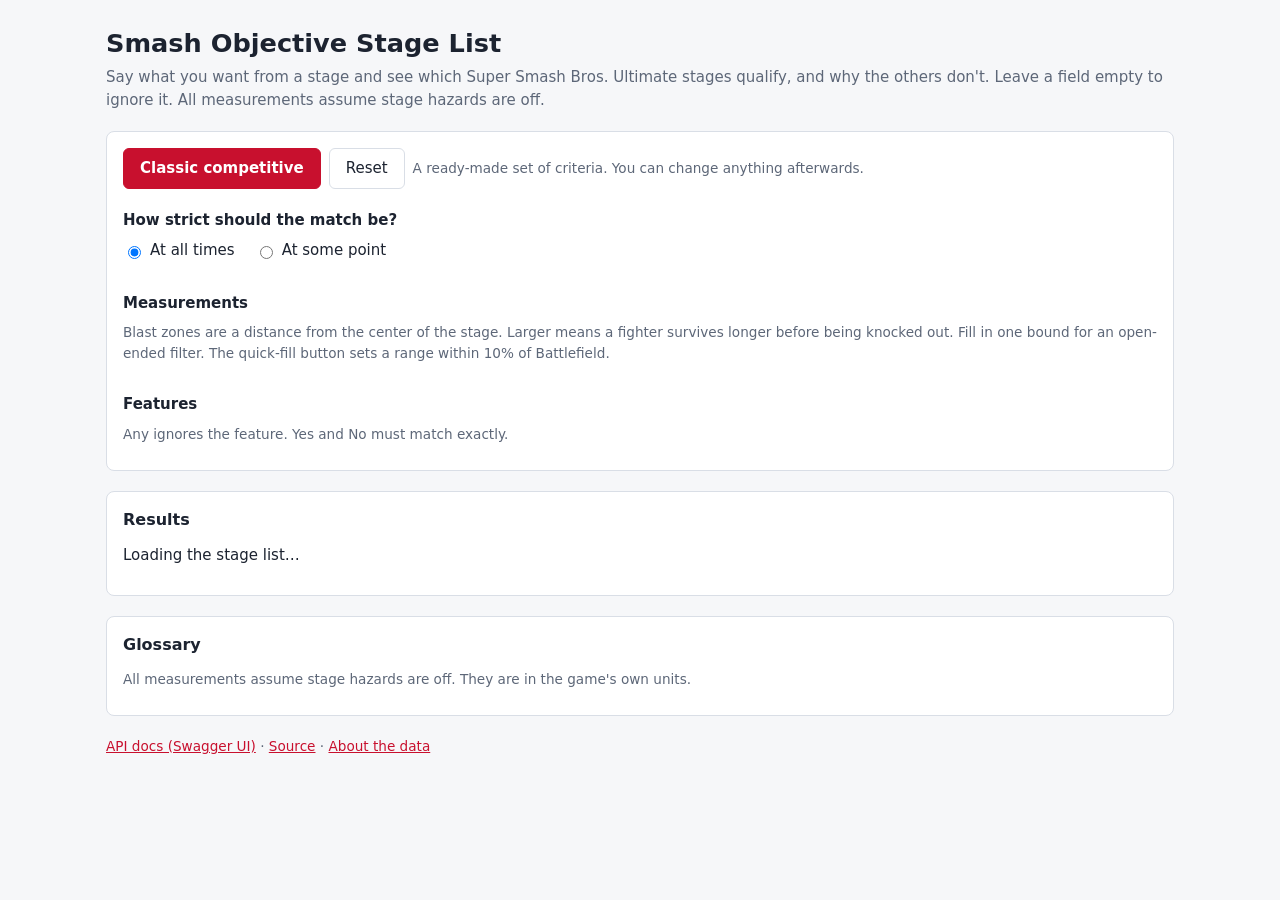
==== src/main/resources/static/index.html @ 5fff9d61 "feat: rebuild the search page around plain terms and explanations Blast zones as distance from the c" ====
<!doctype html>
<html lang="en">
<head>
  <meta charset="utf-8">
  <meta name="viewport" content="width=device-width, initial-scale=1">
  <title>Smash Objective Stage List</title>
  <link rel="stylesheet" href="css/app.css">
</head>
<body>
  <header>
    <h1>Smash Objective Stage List</h1>
    <p class="lead">Say what you want from a stage and see which Super Smash Bros. Ultimate stages qualify, and why the others don't.
      Leave a field empty to ignore it. All measurements assume stage hazards are off.</p>
  </header>

  <main>
    <form id="search-form" novalidate>
      <div class="actions">
        <button type="button" id="preset" class="primary">Classic competitive</button>
        <button type="reset">Reset</button>
        <span class="hint" id="preset-note">A ready-made set of criteria. You can change anything afterwards.</span>
      </div>

      <fieldset>
        <legend>How strict should the match be?</legend>
        <div class="choices">
          <label><input type="radio" name="rangeMatch" value="CONTAINED" checked> At all times</label>
          <label><input type="radio" name="rangeMatch" value="OVERLAPS"> At some point</label>
        </div>
        <p class="hint" id="mode-note"></p>
      </fieldset>

      <fieldset>
        <legend>Measurements</legend>
        <p class="hint">Blast zones are a distance from the center of the stage. Larger means a fighter survives longer before being knocked out.
          Fill in one bound for an open-ended filter. The quick-fill button sets a range within 10% of Battlefield.</p>
        <div class="ranges" id="ranges"></div>
      </fieldset>

      <fieldset>
        <legend>Features</legend>
        <p class="hint">Any ignores the feature. Yes and No must match exactly.</p>
        <div class="features" id="features"></div>
      </fieldset>
    </form>

    <section class="results" aria-live="polite">
      <h2 id="results-heading">Results</h2>
      <p id="status">Loading the stage list…</p>
      <ul id="errors" class="problems" hidden></ul>
      <div id="groups"></div>
    </section>

    <section class="results" id="glossary-section">
      <h2>Glossary</h2>
      <p class="hint">All measurements assume stage hazards are off. They are in the game's own units.</p>
      <dl id="glossary"></dl>
    </section>
  </main>

  <dialog id="detail" aria-labelledby="detail-title">
    <form method="dialog" class="detail-head">
      <h2 id="detail-title"></h2>
      <button>Close</button>
    </form>
    <div id="detail-body"></div>
  </dialog>

  <footer>
    <a href="swagger-ui.html" id="swagger-link">API docs (Swagger UI)</a> &middot;
    <a href="https://github.com/Winktoblink/smash5-objective-stage-list">Source</a> &middot;
    <a href="https://github.com/Winktoblink/smash5-objective-stage-list/blob/main/docs/DATA.md">About the data</a>
  </footer>

  <script type="module" src="js/app.js"></script>
</body>
</html>
---- src/main/resources/static/css/app.css ----
:root {
  --bg: #f6f7f9; --panel: #fff; --text: #1c2330; --muted: #5d6778; --border: #d9dee6;
  --accent: #c8102e; --accent-text: #fff; --ok: #1a7f4b; --bad: #b42318; --chip: #eef1f5;
  --zone-far: #9aa3b2; --zone-near: #5d6778; --stage: #1c2330; --ledge: #c8102e; --ref: #1a7f4b;
}
@media (prefers-color-scheme: dark) {
  :root {
    --bg: #12151b; --panel: #1b2029; --text: #e8ebf0; --muted: #98a2b3; --border: #2e3644;
    --accent: #ff4d63; --accent-text: #12151b; --ok: #4cc38a; --bad: #ff8a80; --chip: #262d3a;
    --zone-far: #667085; --zone-near: #98a2b3; --stage: #e8ebf0; --ledge: #ff4d63; --ref: #4cc38a;
  }
}
* { box-sizing: border-box; }
body { margin: 0; background: var(--bg); color: var(--text); font: 15px/1.5 system-ui, sans-serif; }
header, main, footer { max-width: 1100px; margin: 0 auto; padding: 0 16px; }
header { padding-top: 24px; }
footer { padding-bottom: 32px; color: var(--muted); font-size: 0.85rem; }
h1 { margin: 0 0 4px; font-size: 1.6rem; }
h2 { font-size: 1rem; margin: 0 0 12px; }
h3 { font-size: 0.95rem; margin: 20px 0 8px; }
p.lead { margin: 0 0 20px; color: var(--muted); }
a { color: var(--accent); }
form, .results { background: var(--panel); border: 1px solid var(--border); border-radius: 8px; padding: 16px; margin-bottom: 20px; }
fieldset { border: 0; padding: 0; margin: 20px 0 0; }
legend { font-weight: 600; margin-bottom: 8px; padding: 0; }
.hint { color: var(--muted); font-size: 0.85rem; margin: 0 0 10px; }
.choices { display: flex; flex-wrap: wrap; gap: 8px 20px; }
.choices label { display: flex; align-items: center; gap: 6px; }
.choices input { width: auto; }
.ranges { display: grid; grid-template-columns: repeat(auto-fill, minmax(260px, 1fr)); gap: 16px; }
.range .name { display: block; font-size: 0.85rem; font-weight: 600; margin-bottom: 2px; }
.range .ref { display: block; font-size: 0.78rem; color: var(--muted); margin-top: 2px; }
.range.invalid input { border-color: var(--bad); }
.pair { display: flex; gap: 6px; }
.range .fill { margin-top: 4px; padding: 2px 8px; font-size: 0.78rem; }
.range.wide { grid-column: 1 / -1; }
.toggle { display: flex; align-items: center; gap: 6px; font-size: 0.85rem; margin-top: 4px; }
.toggle input { width: auto; }
.features { display: grid; grid-template-columns: repeat(auto-fill, minmax(180px, 1fr)); gap: 12px; }
.features label { display: block; font-size: 0.85rem; color: var(--muted); margin-bottom: 2px; }
input, select, button { font: inherit; color: inherit; }
input[type=number], select { width: 100%; padding: 6px 8px; border: 1px solid var(--border); border-radius: 6px; background: var(--bg); }
input:focus-visible, select:focus-visible, button:focus-visible, summary:focus-visible { outline: 2px solid var(--accent); outline-offset: 1px; }
.actions { display: flex; flex-wrap: wrap; align-items: center; gap: 8px; }
.actions .hint { margin: 0; }
button { padding: 8px 16px; border-radius: 6px; border: 1px solid var(--border); background: var(--panel); cursor: pointer; }
button.primary { background: var(--accent); color: var(--accent-text); border-color: var(--accent); font-weight: 600; }
#status { margin: 0 0 12px; }
#status.error, .problems { color: var(--bad); }
.problems { margin: 0 0 12px; padding-left: 20px; }
.stage-list { list-style: none; margin: 0; padding: 0; display: grid; grid-template-columns: repeat(auto-fill, minmax(300px, 1fr)); gap: 12px; }
.stage { display: grid; grid-template-columns: 96px 1fr; gap: 12px; border: 1px solid var(--border); border-radius: 8px; padding: 10px; min-width: 0; }
.stage .name { all: unset; display: block; font-weight: 600; cursor: pointer; color: var(--accent); }
.stage .name:hover { text-decoration: underline; }
.stage .name:focus-visible { outline: 2px solid var(--accent); outline-offset: 1px; }
.stage .numbers { font-size: 0.78rem; color: var(--muted); margin: 2px 0 0; overflow-wrap: anywhere; }
.stage .why { margin: 6px 0 0; padding-left: 16px; font-size: 0.85rem; color: var(--bad); }
.stage .why.ok { color: var(--ok); list-style: none; padding-left: 0; }
.diagram { width: 96px; height: 72px; display: block; background: var(--bg); border-radius: 4px; }
.diagram .dg-far { fill: none; stroke: var(--zone-far); stroke-width: 1; stroke-dasharray: 4 3; }
.diagram .dg-near { fill: color-mix(in srgb, var(--zone-near) 10%, transparent); stroke: var(--zone-near); stroke-width: 1; }
.diagram .dg-stage { stroke: var(--stage); stroke-width: 3; }
.diagram .dg-ledge { fill: var(--ledge); }
.diagram .dg-ref { fill: none; stroke: var(--ref); stroke-width: 1.5; stroke-dasharray: 2 2; }
.diagram .dg-label { fill: var(--text); font-family: system-ui, sans-serif; }
details.group { margin-top: 12px; }
details.group > summary { cursor: pointer; font-weight: 600; margin-bottom: 10px; }
dl { margin: 0; }
dt { font-weight: 600; margin-top: 10px; }
dd { margin: 0; color: var(--muted); }
dialog { max-width: min(640px, calc(100vw - 32px)); width: 100%; border: 1px solid var(--border); border-radius: 8px; background: var(--panel); color: var(--text); padding: 16px; }
dialog::backdrop { background: rgb(0 0 0 / 0.5); }
.detail-head { display: flex; justify-content: space-between; align-items: center; gap: 12px; border: 0; padding: 0; margin: 0 0 12px; background: none; }
.detail-head h2 { margin: 0; }
#detail .diagram { width: 100%; height: auto; max-height: 320px; }
#detail table { width: 100%; border-collapse: collapse; margin: 12px 0; font-size: 0.9rem; }
#detail th, #detail td { text-align: left; padding: 4px 8px; border-bottom: 1px solid var(--border); }
#detail th { color: var(--muted); font-weight: 600; }
.legend { font-size: 0.78rem; color: var(--muted); }
@media (max-width: 480px) {
  .stage { grid-template-columns: 72px 1fr; }
  .diagram { width: 72px; height: 54px; }
  .features { grid-template-columns: repeat(2, minmax(0, 1fr)); }
}
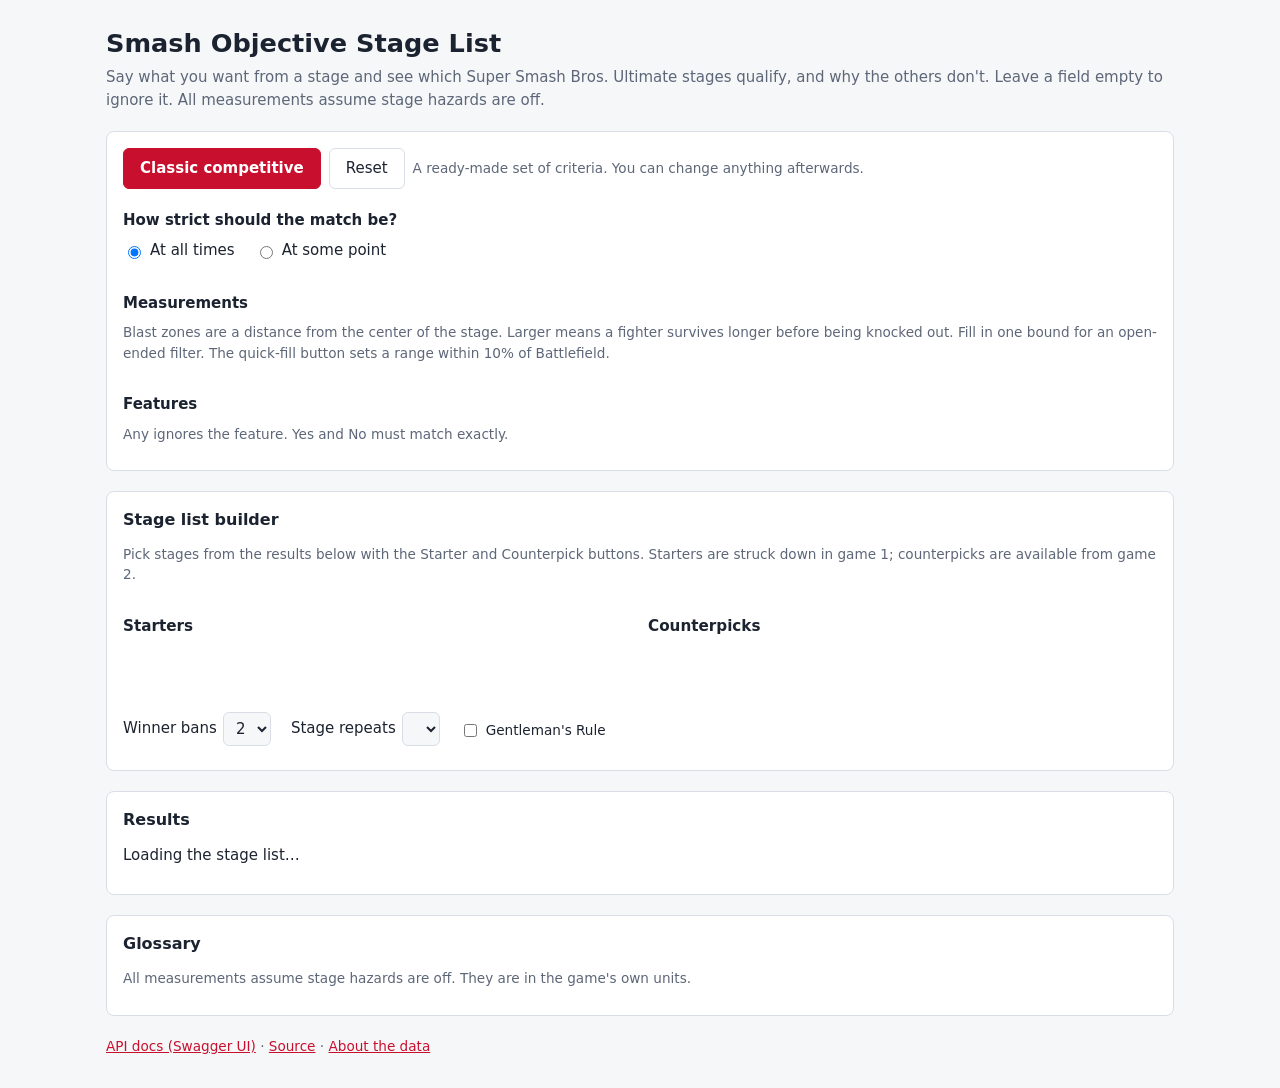
==== commit 1dff7cf7: "feat: add the stage-list builder, preset loader and diff view to the page Co-Authored-By: Claude Son" ====
--- a/src/main/resources/static/index.html
+++ b/src/main/resources/static/index.html
@@ -44,6 +44,45 @@
       </fieldset>
     </form>
 
+    <section class="results" id="builder" aria-labelledby="builder-heading">
+      <h2 id="builder-heading">Stage list builder</h2>
+      <p class="hint">Pick stages from the results below with the Starter and Counterpick buttons.
+        Starters are struck down in game 1; counterpicks are available from game 2.</p>
+      <div class="builder-lists">
+        <div>
+          <h3 id="starters-heading">Starters</h3>
+          <ul class="tiles" id="starters"></ul>
+          <p class="hint" id="striking-order"></p>
+        </div>
+        <div>
+          <h3 id="counterpicks-heading">Counterpicks</h3>
+          <ul class="tiles" id="counterpicks"></ul>
+        </div>
+      </div>
+      <div class="settings">
+        <label>Winner bans
+          <select id="set-bans">
+            <option>0</option><option>1</option><option selected>2</option><option>3</option><option>4</option>
+          </select>
+        </label>
+        <label>Stage repeats
+          <select id="set-dsr"></select>
+        </label>
+        <label class="toggle"><input type="checkbox" id="set-gentleman"> Gentleman's Rule</label>
+      </div>
+      <ul id="builder-messages" class="messages"></ul>
+      <div id="preset-tools" hidden>
+        <div class="actions">
+          <label>Load a stage list <select id="list-preset"></select></label>
+          <button type="button" id="load-list">Load</button>
+          <button type="button" id="clear-list">Clear</button>
+        </div>
+        <p class="hint" id="preset-info"></p>
+        <label>Compare with <select id="compare-preset"></select></label>
+        <div id="diff"></div>
+      </div>
+    </section>
+
     <section class="results" aria-live="polite">
       <h2 id="results-heading">Results</h2>
       <p id="status">Loading the stage list…</p>
--- a/src/main/resources/static/css/app.css
+++ b/src/main/resources/static/css/app.css
@@ -82,3 +82,28 @@
   .diagram { width: 72px; height: 54px; }
   .features { grid-template-columns: repeat(2, minmax(0, 1fr)); }
 }
+
+/* stage list builder */
+.builder-lists { display: grid; grid-template-columns: repeat(auto-fit, minmax(280px, 1fr)); gap: 16px; }
+.tiles { list-style: none; margin: 0; padding: 0; display: flex; flex-wrap: wrap; gap: 8px; min-height: 40px; }
+.tile { width: 112px; border: 1px solid var(--border); border-radius: 8px; padding: 6px; font-size: 0.8rem; text-align: center; }
+.tile .diagram { width: 100%; height: 60px; }
+.tile .remove { padding: 0 8px; font-size: 0.75rem; margin-top: 4px; }
+.tiles .empty { color: var(--muted); font-size: 0.85rem; align-self: center; }
+.settings { display: flex; flex-wrap: wrap; align-items: center; gap: 12px 20px; margin: 16px 0 8px; }
+.settings label { display: flex; align-items: center; gap: 6px; }
+.settings select { width: auto; }
+.messages { list-style: none; margin: 8px 0; padding: 0; }
+.messages li { padding: 4px 0; }
+.messages .error { color: var(--bad); }
+.messages .warning { color: var(--muted); }
+.messages .error::before { content: "Error: "; font-weight: 600; }
+.messages .warning::before { content: "Warning: "; font-weight: 600; }
+#preset-tools { margin-top: 16px; border-top: 1px solid var(--border); padding-top: 16px; }
+#preset-tools label { display: flex; align-items: center; gap: 6px; flex-wrap: wrap; }
+#preset-tools select { width: auto; max-width: 100%; }
+.stage .choose { display: flex; gap: 6px; margin-top: 6px; }
+.stage .choose button { padding: 2px 10px; font-size: 0.78rem; }
+.stage .choose button[aria-pressed="true"] { background: var(--accent); color: var(--accent-text); border-color: var(--accent); }
+.diff-list { margin: 0 0 8px; padding-left: 18px; font-size: 0.9rem; }
+.diff-list .why { color: var(--muted); font-size: 0.8rem; }
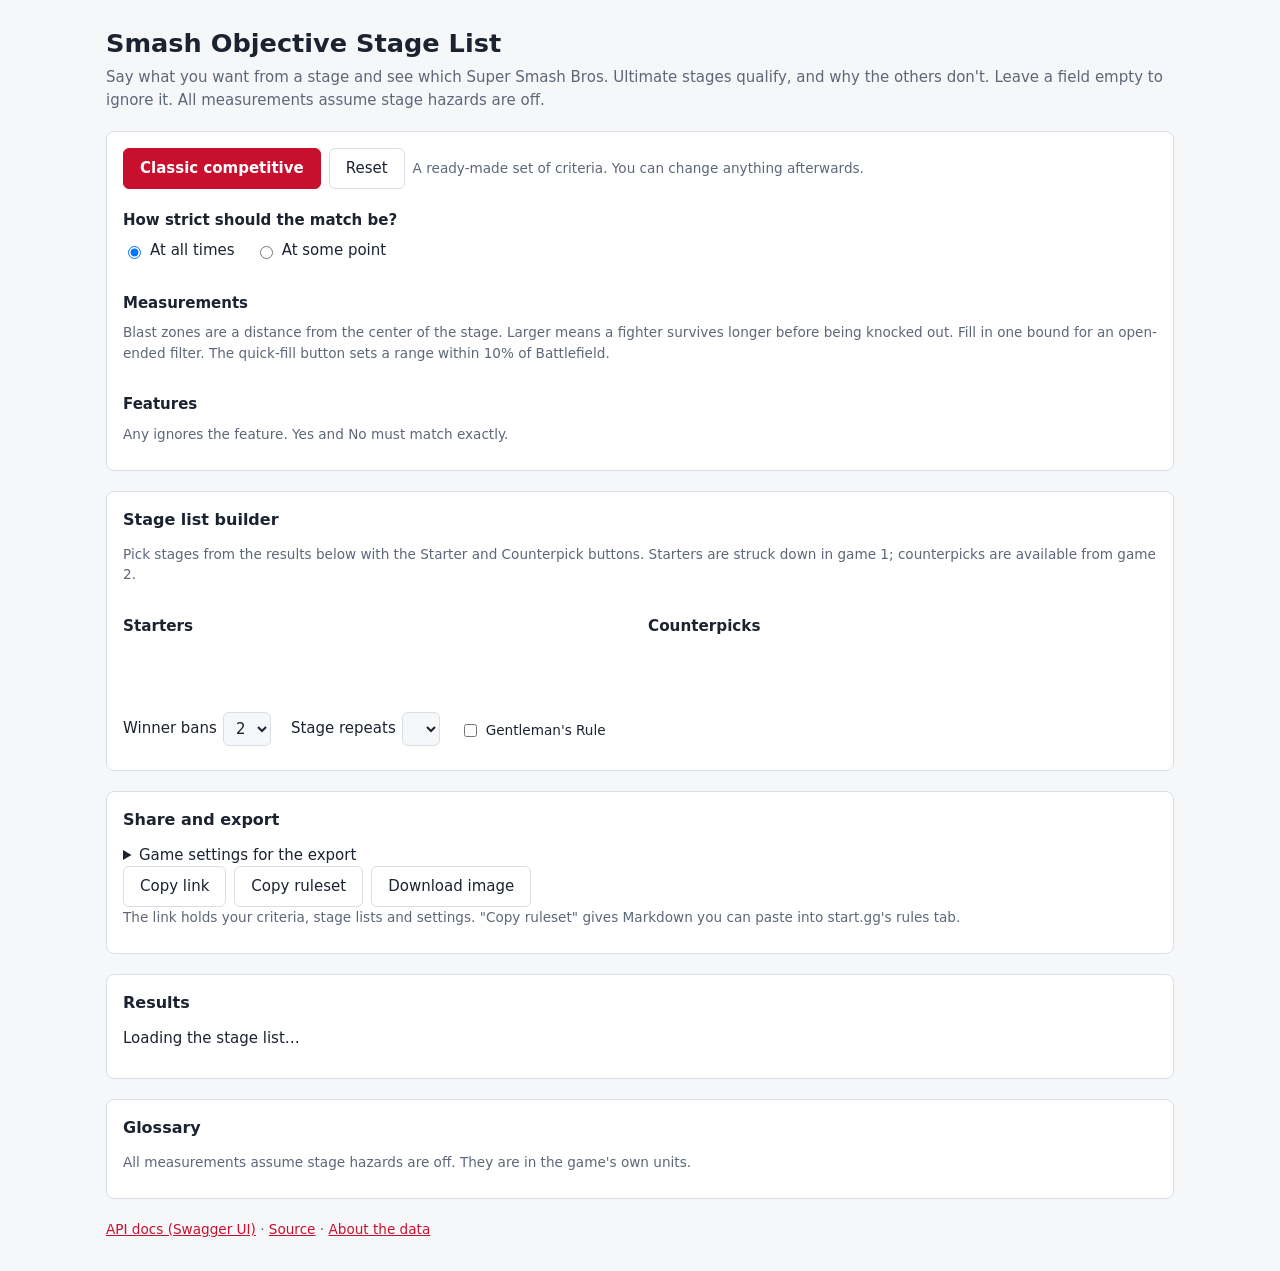
==== commit bf53e168: "feat: add Copy link, Copy ruleset and Download image to the page Co-Authored-By: Claude Sonnet 5.5 <" ====
--- a/src/main/resources/static/index.html
+++ b/src/main/resources/static/index.html
@@ -83,6 +83,23 @@
       </div>
     </section>
 
+    <section class="results" id="share" aria-labelledby="share-heading">
+      <h2 id="share-heading">Share and export</h2>
+      <ul id="notices" class="problems" hidden></ul>
+      <details>
+        <summary>Game settings for the export</summary>
+        <p class="hint">These go into the ruleset text and the image. Change them to match your event. A blank field is left out.</p>
+        <div class="ranges" id="game-fields"></div>
+      </details>
+      <div class="actions share-actions">
+        <button type="button" id="copy-link">Copy link</button>
+        <button type="button" id="copy-ruleset">Copy ruleset</button>
+        <button type="button" id="download-image">Download image</button>
+        <span class="hint" id="share-status" role="status"></span>
+      </div>
+      <p class="hint">The link holds your criteria, stage lists and settings. "Copy ruleset" gives Markdown you can paste into start.gg's rules tab.</p>
+    </section>
+
     <section class="results" aria-live="polite">
       <h2 id="results-heading">Results</h2>
       <p id="status">Loading the stage list…</p>
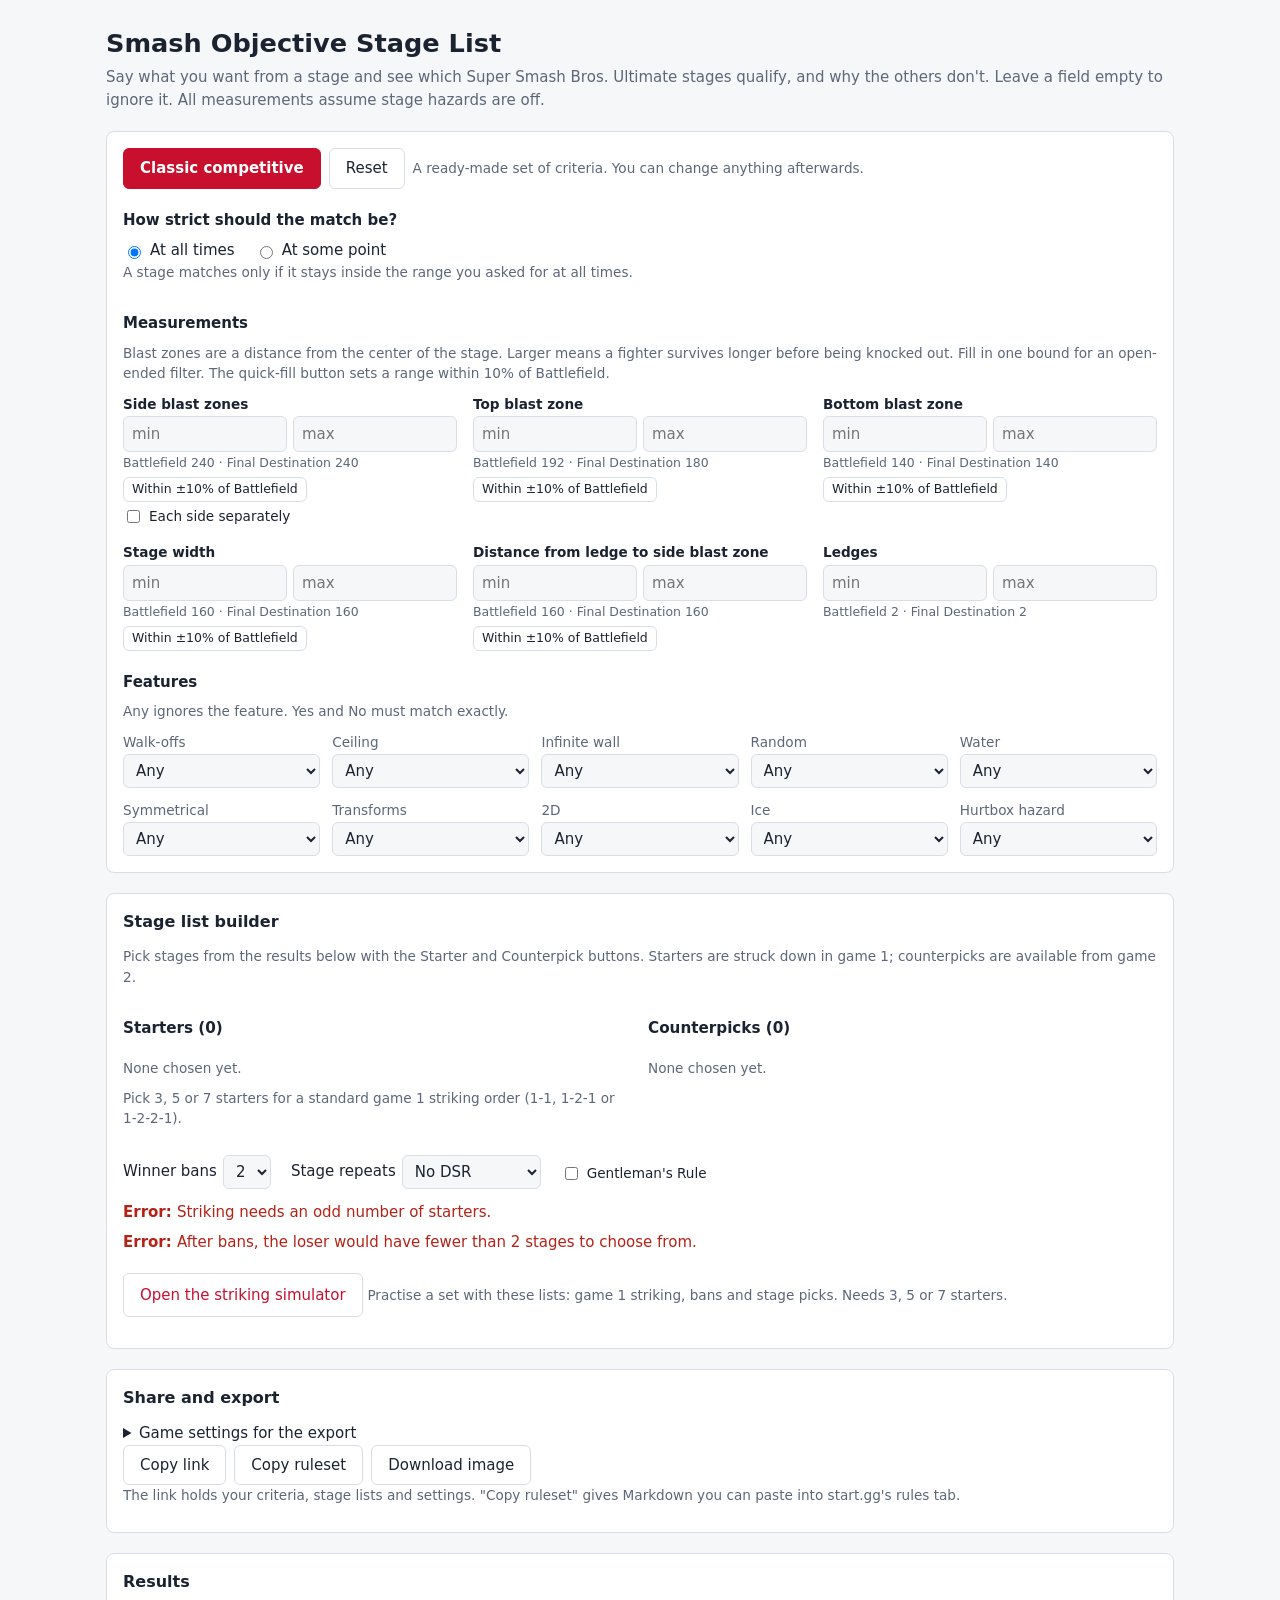
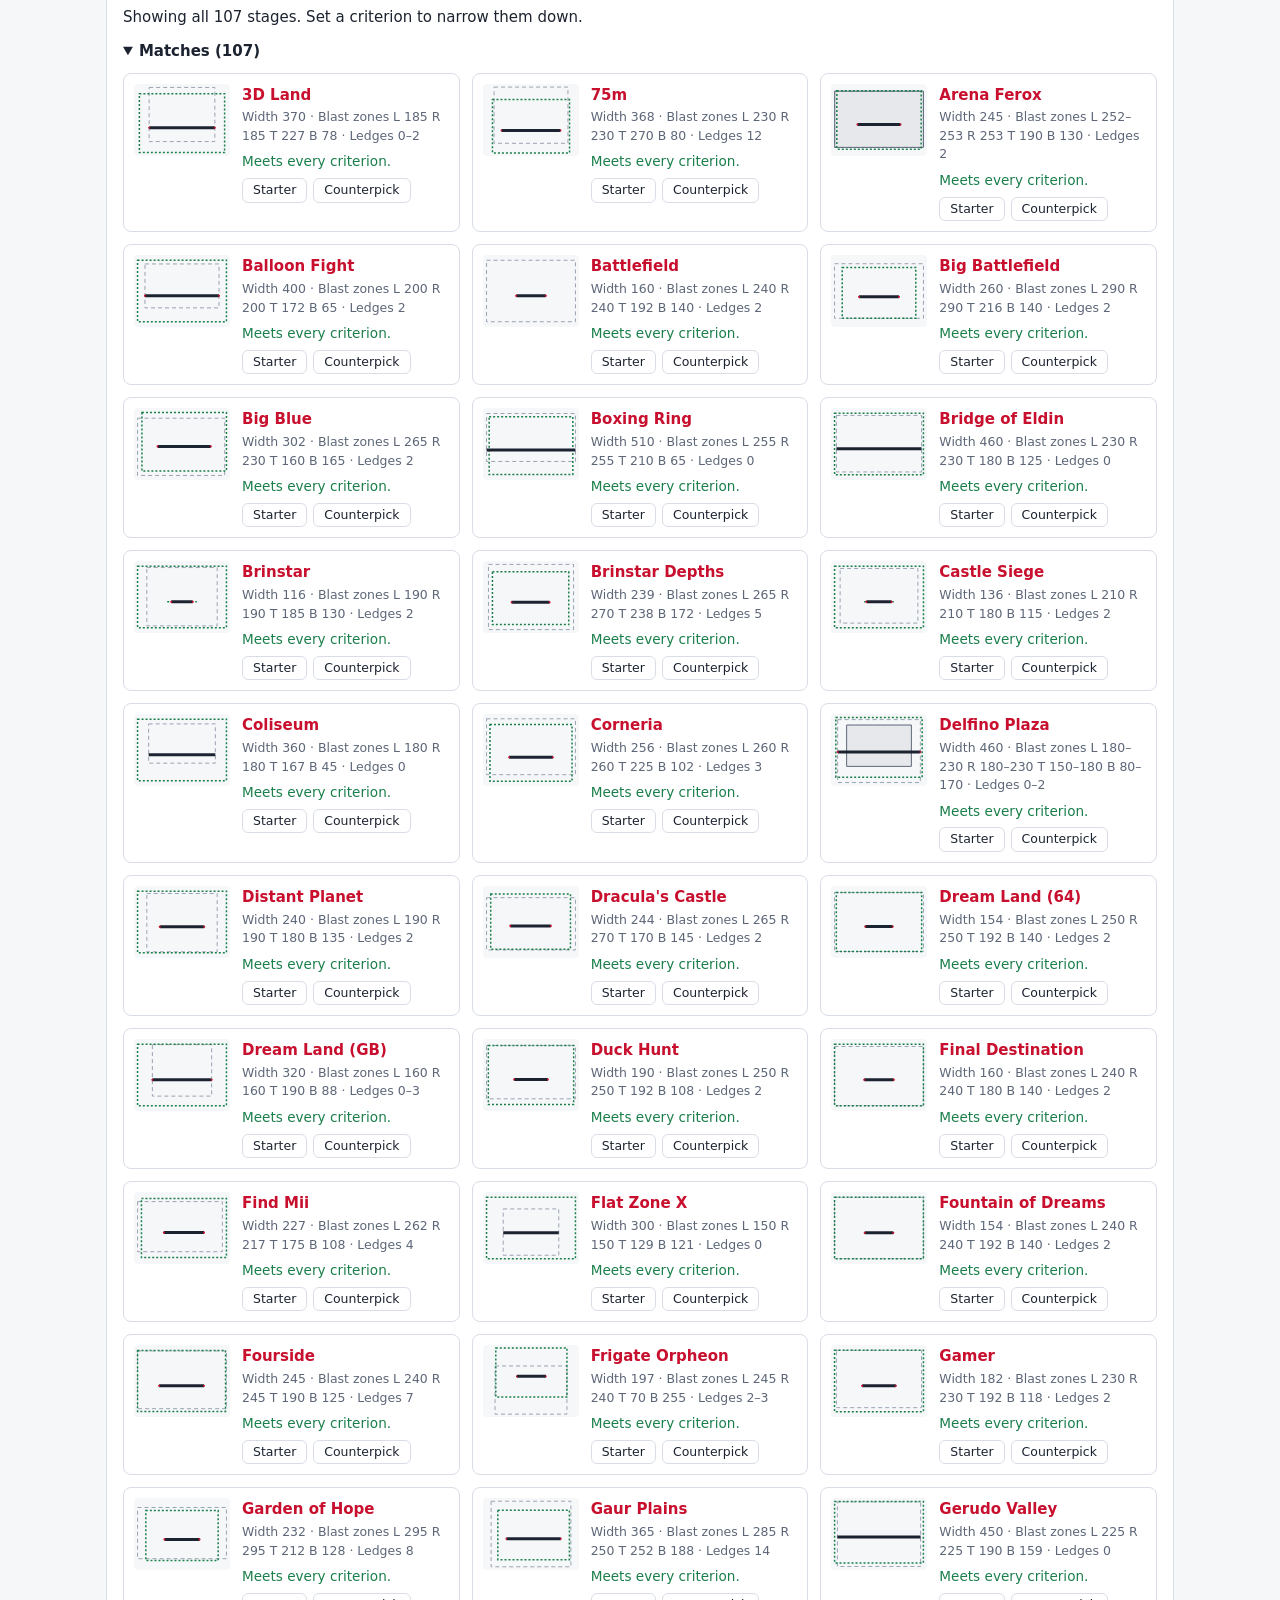
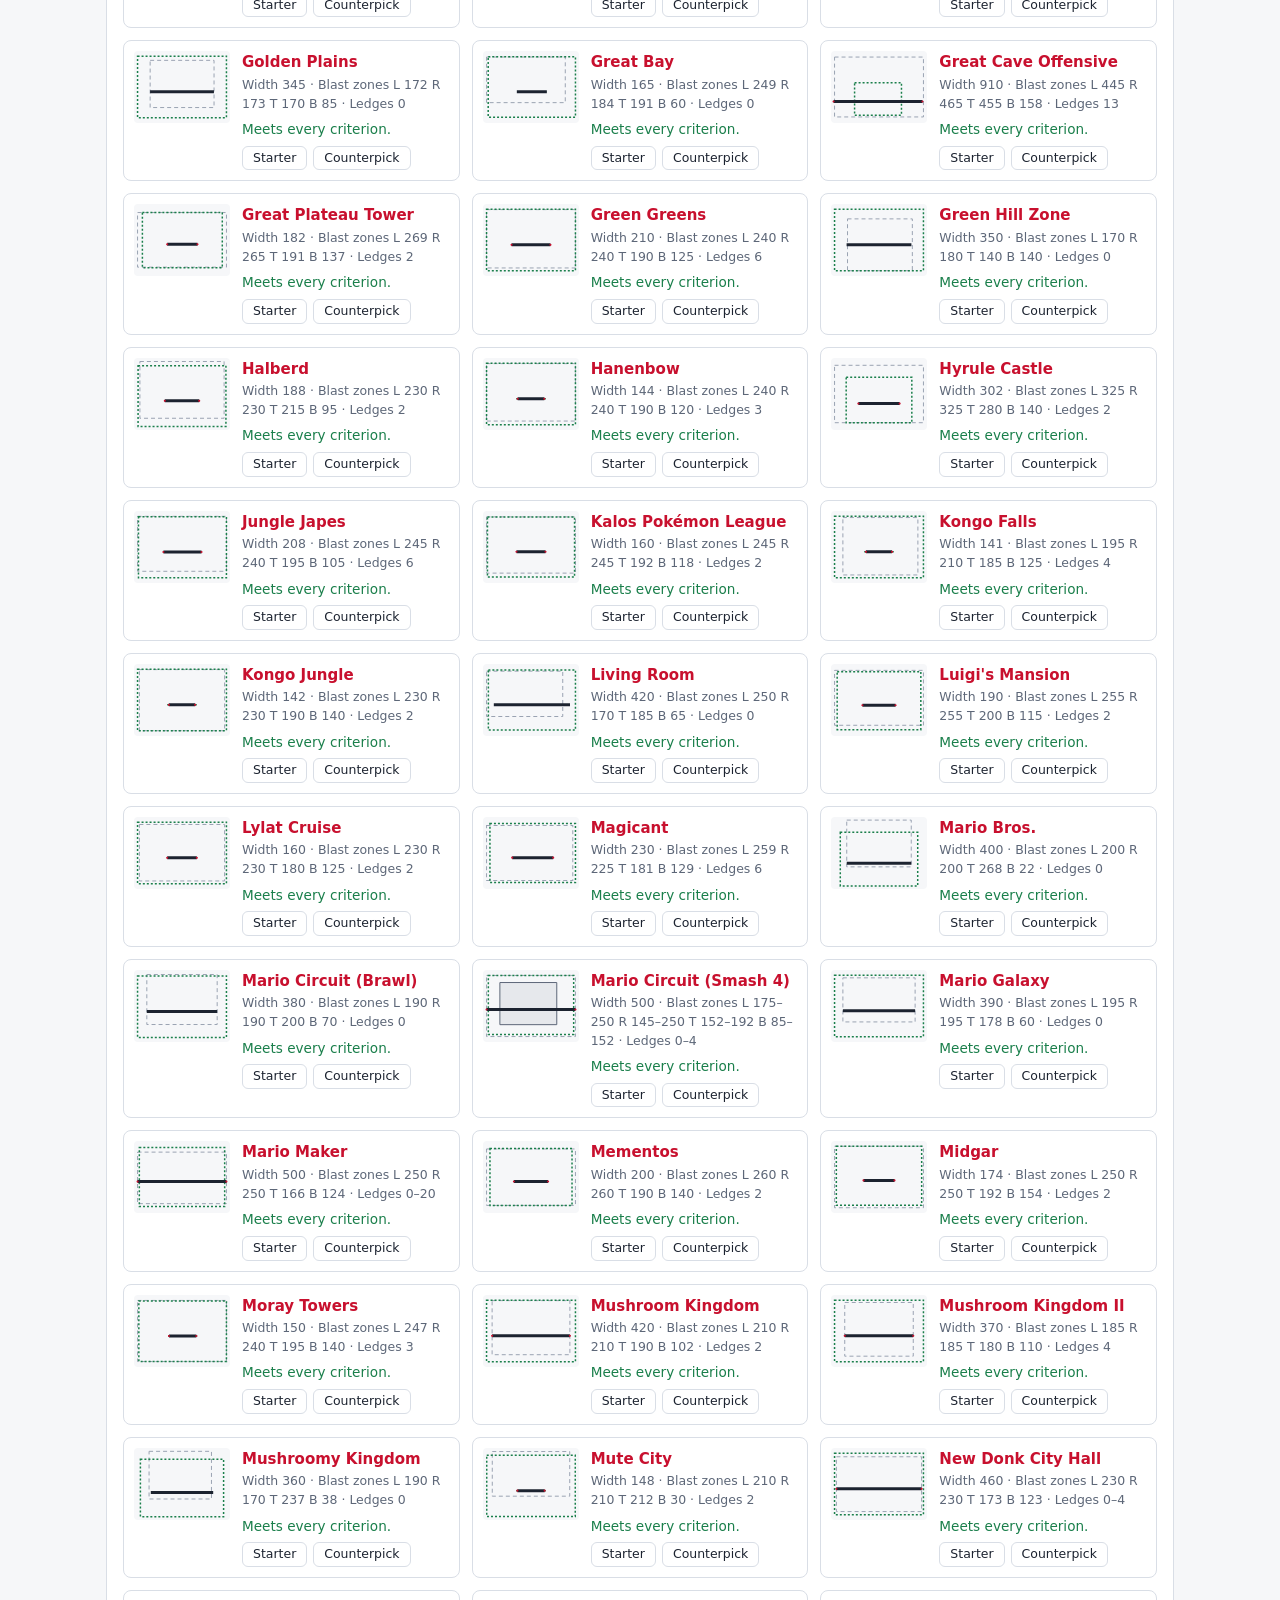
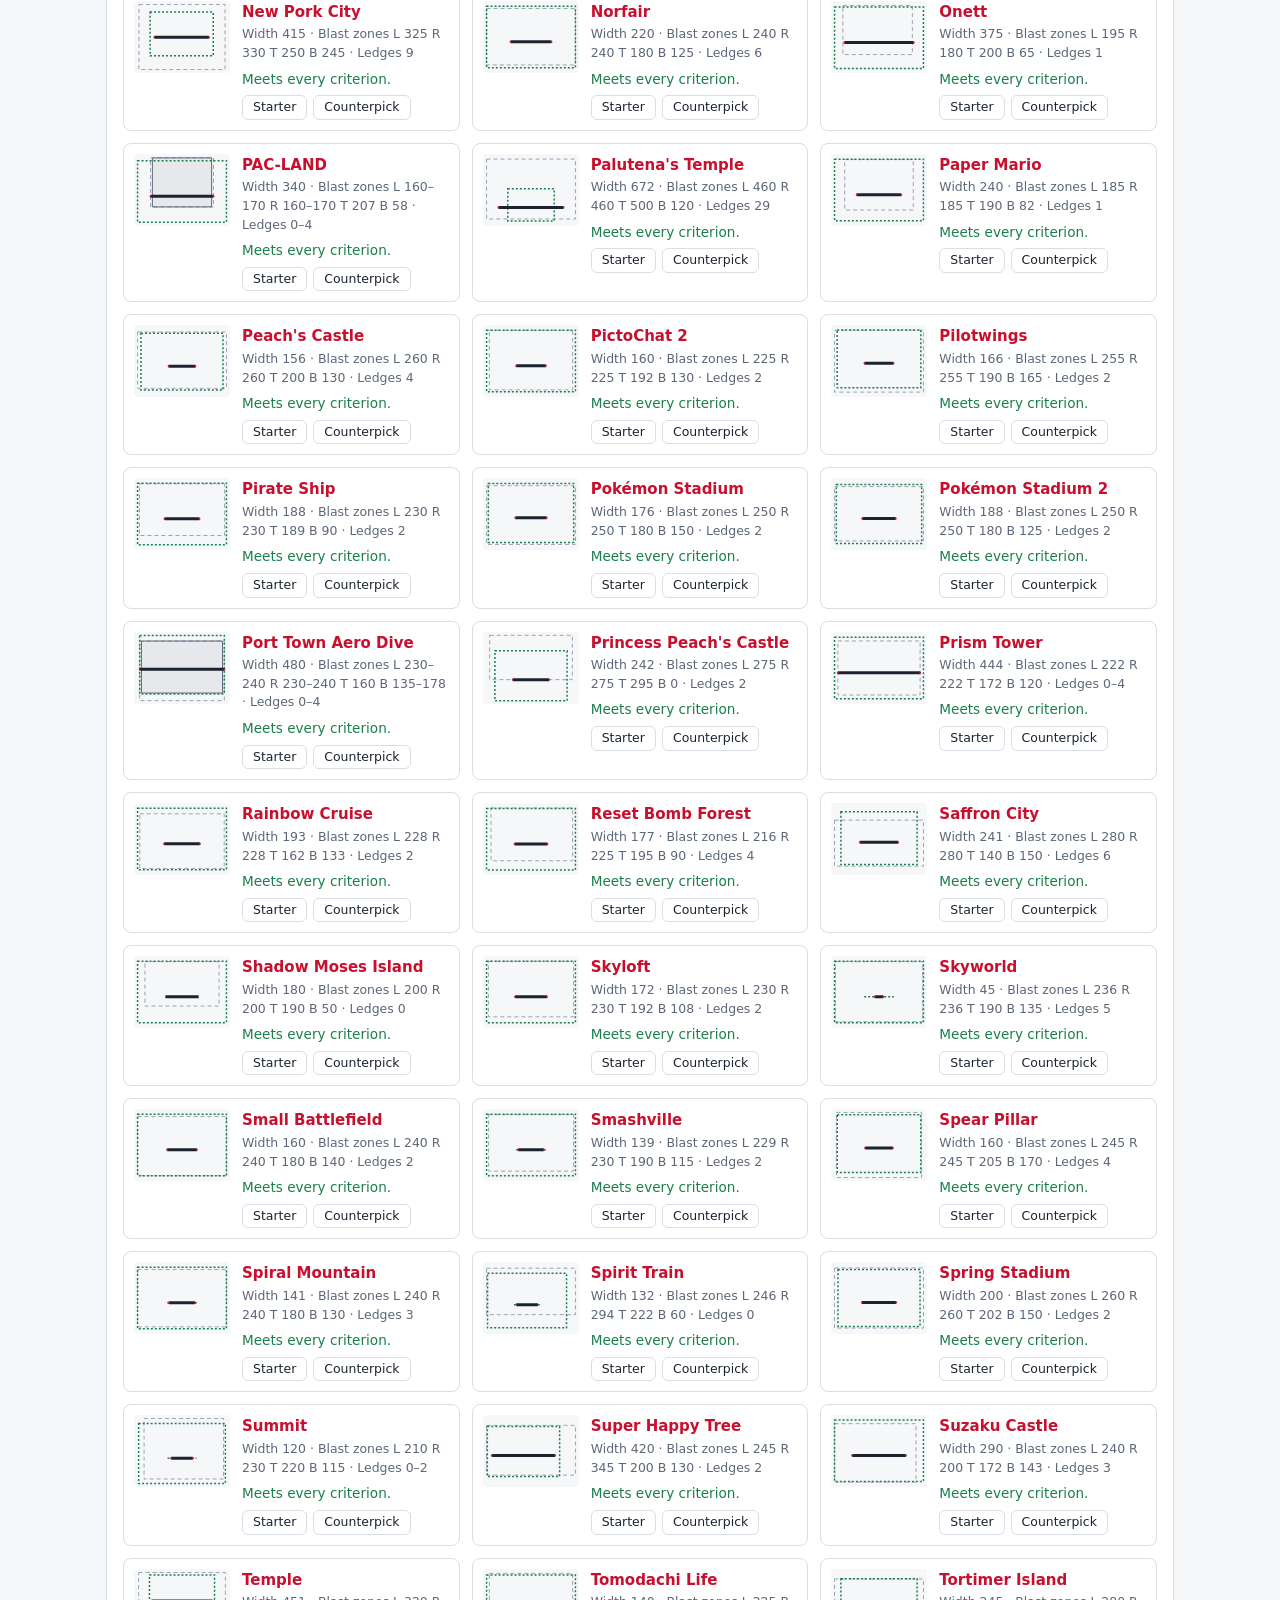
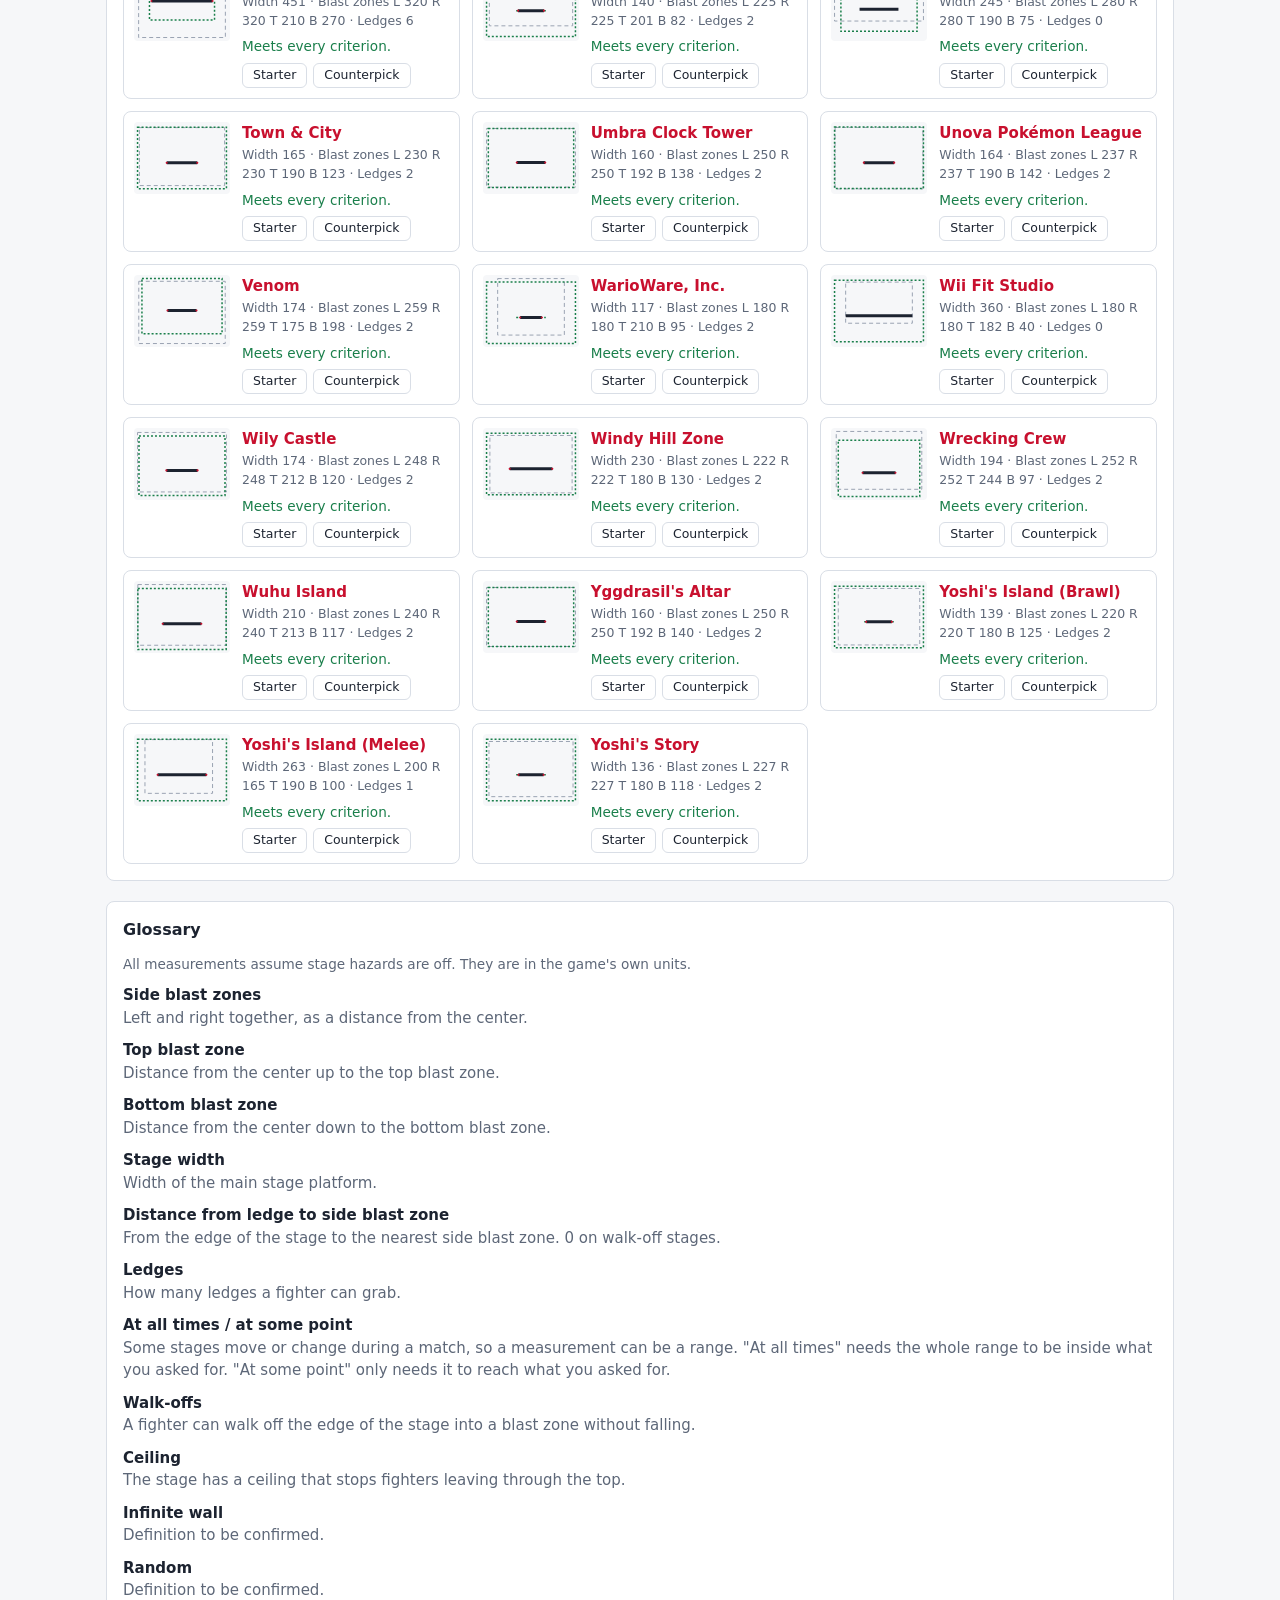
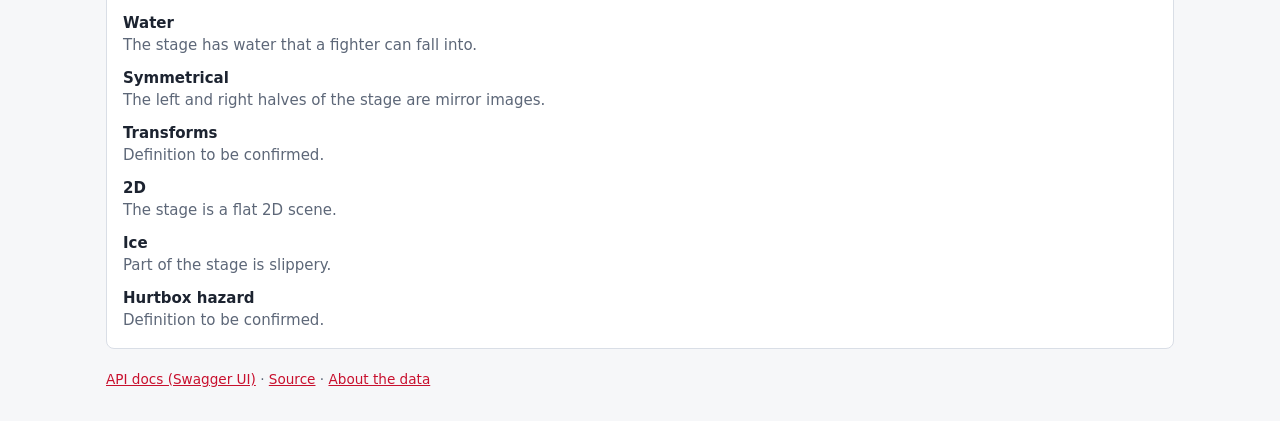
==== commit d0e46286: "feat: add the phone-first striking simulator page One action per screen, with undo, opened from the " ====
--- a/src/main/resources/static/index.html
+++ b/src/main/resources/static/index.html
@@ -71,6 +71,8 @@
         <label class="toggle"><input type="checkbox" id="set-gentleman"> Gentleman's Rule</label>
       </div>
       <ul id="builder-messages" class="messages"></ul>
+      <p><a id="open-sim" class="button" href="strike.html">Open the striking simulator</a>
+        <span class="hint">Practise a set with these lists: game 1 striking, bans and stage picks. Needs 3, 5 or 7 starters.</span></p>
       <div id="preset-tools" hidden>
         <div class="actions">
           <label>Load a stage list <select id="list-preset"></select></label>
--- a/src/main/resources/static/css/app.css
+++ b/src/main/resources/static/css/app.css
@@ -107,3 +107,24 @@
 .stage .choose button[aria-pressed="true"] { background: var(--accent); color: var(--accent-text); border-color: var(--accent); }
 .diff-list { margin: 0 0 8px; padding-left: 18px; font-size: 0.9rem; }
 .diff-list .why { color: var(--muted); font-size: 0.8rem; }
+
+/* striking simulator: large tap targets, one action per screen */
+.strike-page main { max-width: 720px; }
+.strike-page h2 { font-size: 1.25rem; }
+.back { margin: 0 0 8px; }
+.button { display: inline-block; padding: 10px 16px; border: 1px solid var(--border); border-radius: 6px; text-decoration: none; background: var(--panel); }
+button.big { width: 100%; min-height: 56px; font-size: 1.05rem; margin-top: 12px; }
+.stage-grid { list-style: none; margin: 0; padding: 0; display: grid; grid-template-columns: repeat(auto-fill, minmax(140px, 1fr)); gap: 10px; }
+.stage-button { width: 100%; min-height: 96px; display: flex; flex-direction: column; align-items: center; gap: 6px; padding: 8px; text-align: center; }
+.stage-button:disabled { opacity: 0.45; cursor: not-allowed; }
+.stage-button .sb-picture .diagram { width: 100px; height: 64px; }
+.stage-button .sb-name { font-weight: 600; }
+.stage-button .sb-reason { font-size: 0.78rem; color: var(--bad); }
+.big-picture .diagram { width: 100%; height: auto; max-height: 260px; }
+.win-buttons { display: grid; grid-template-columns: 1fr 1fr; gap: 10px; }
+.setup-field { display: grid; gap: 8px; margin-bottom: 8px; }
+.setup-field input { width: 100%; padding: 10px; border: 1px solid var(--border); border-radius: 6px; background: var(--bg); }
+.choice { display: flex; align-items: center; gap: 8px; min-height: 44px; }
+.choice input { width: auto; }
+.games { padding-left: 22px; }
+#log { padding-left: 22px; font-size: 0.9rem; }
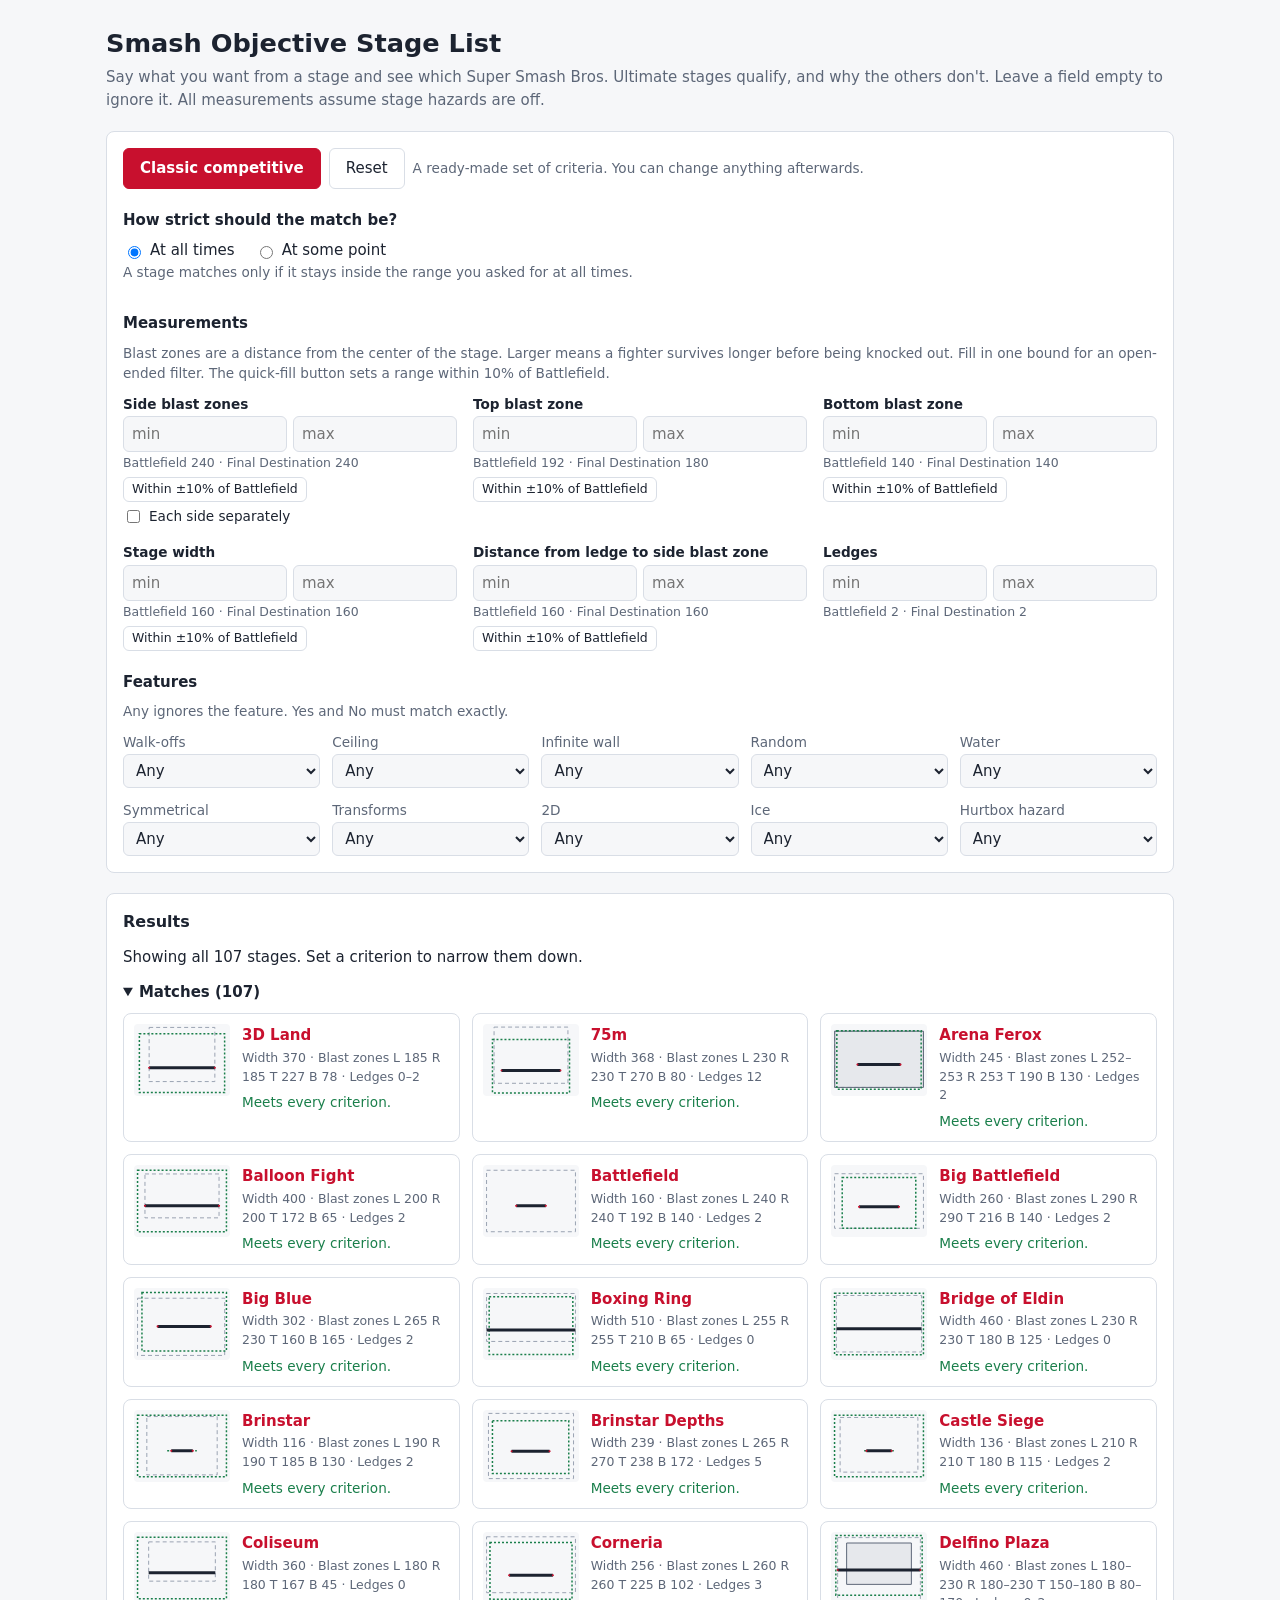
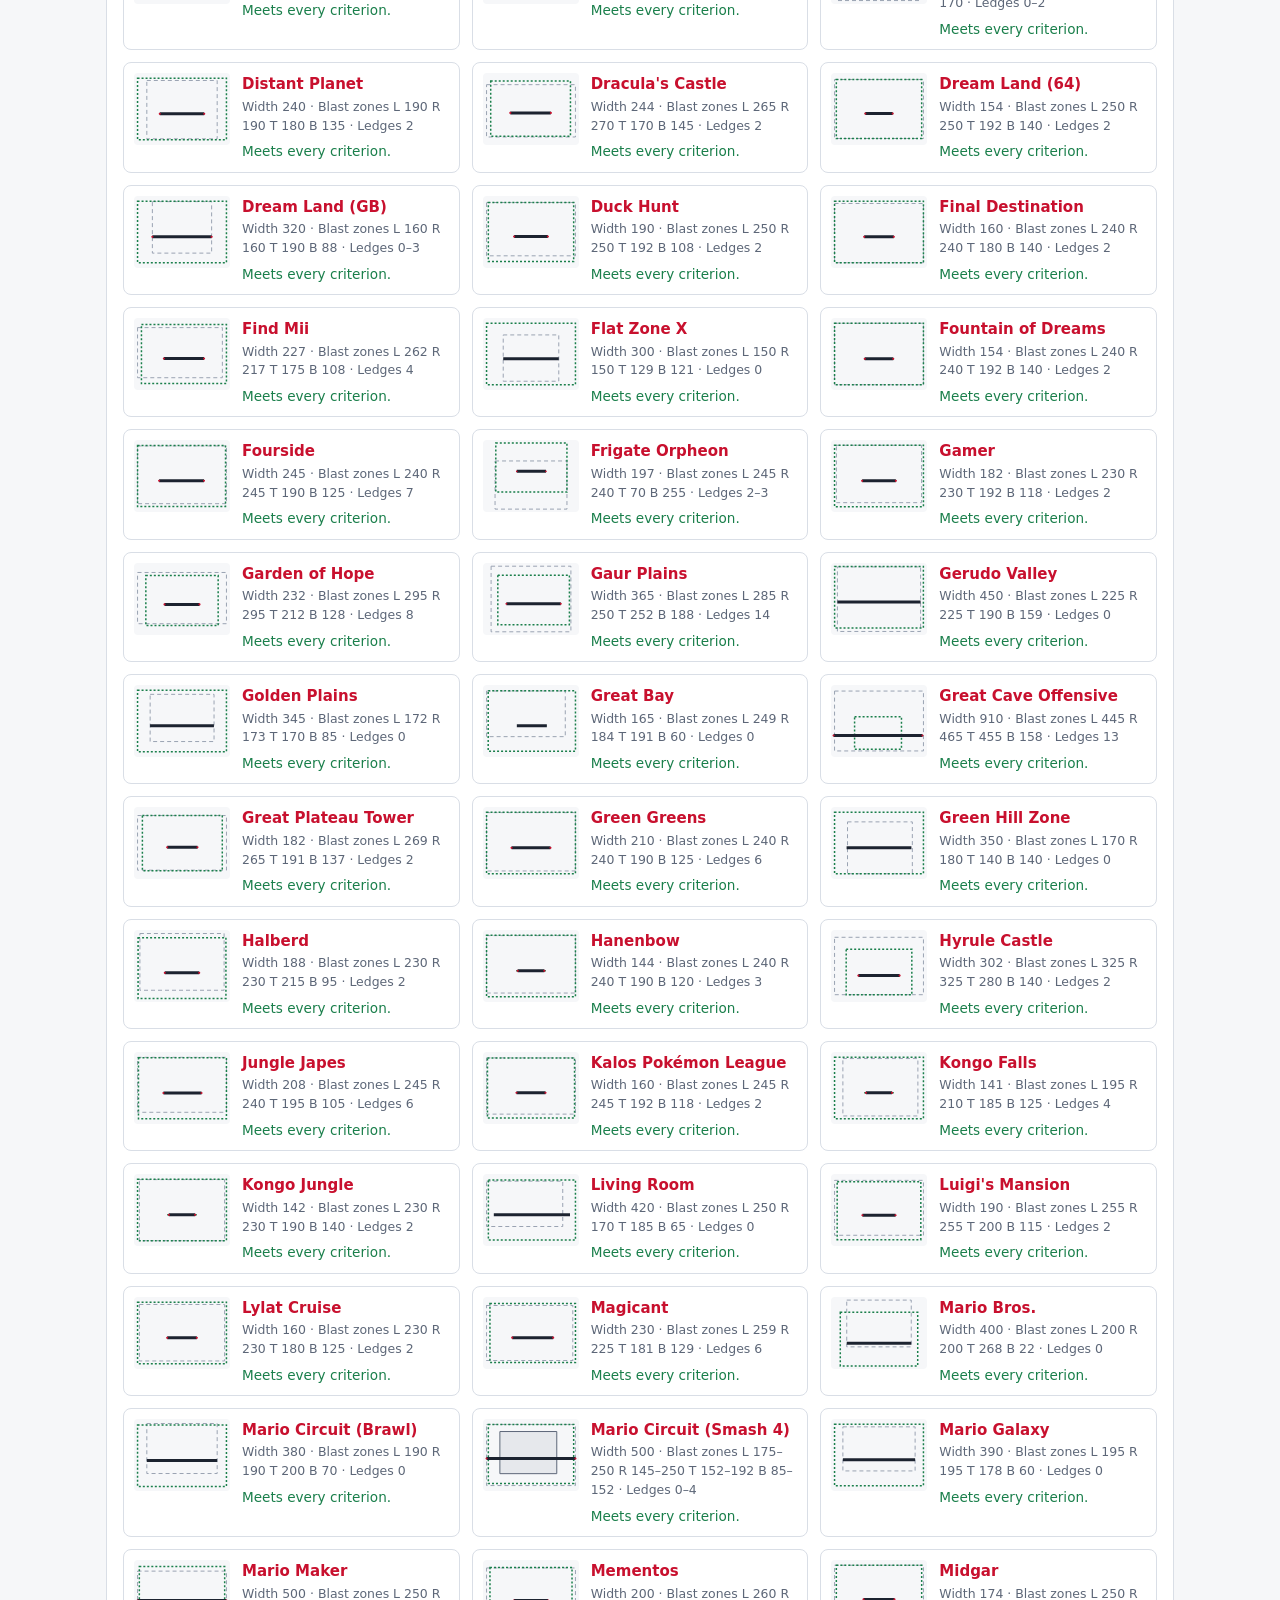
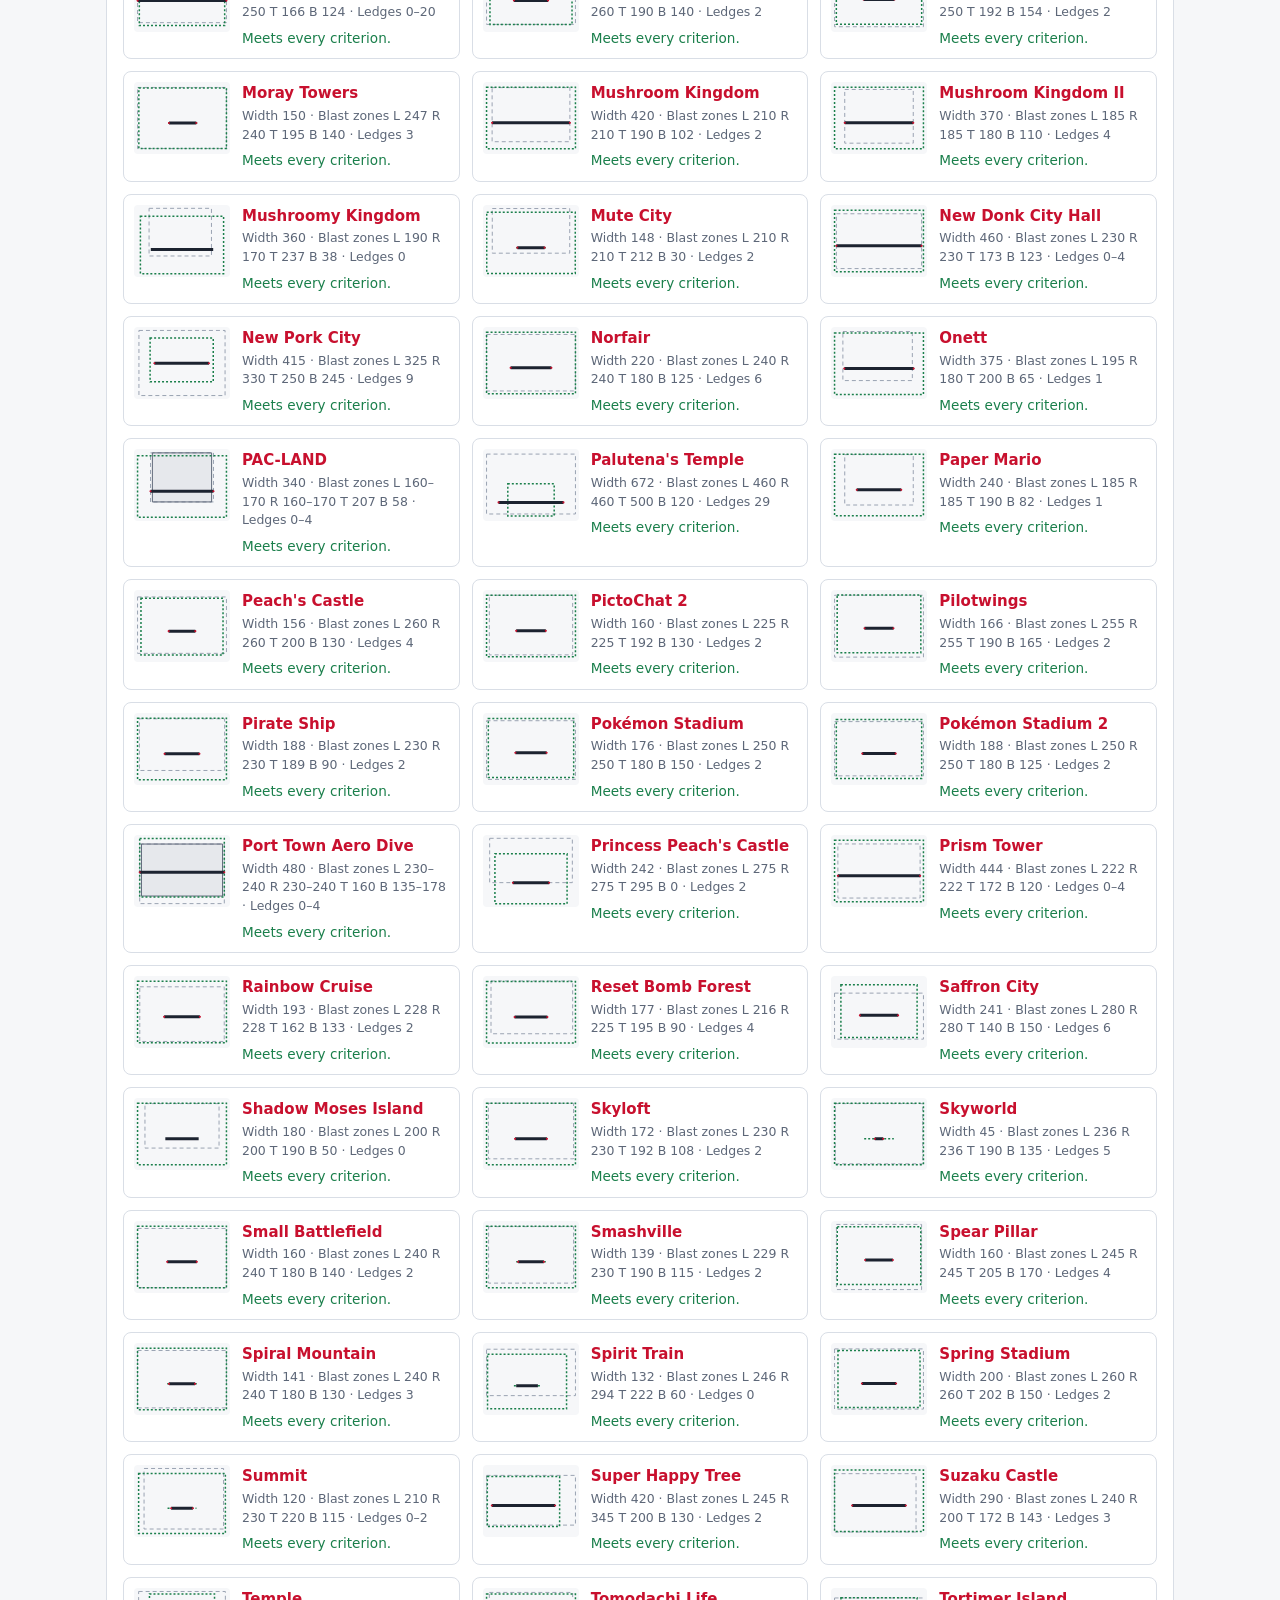
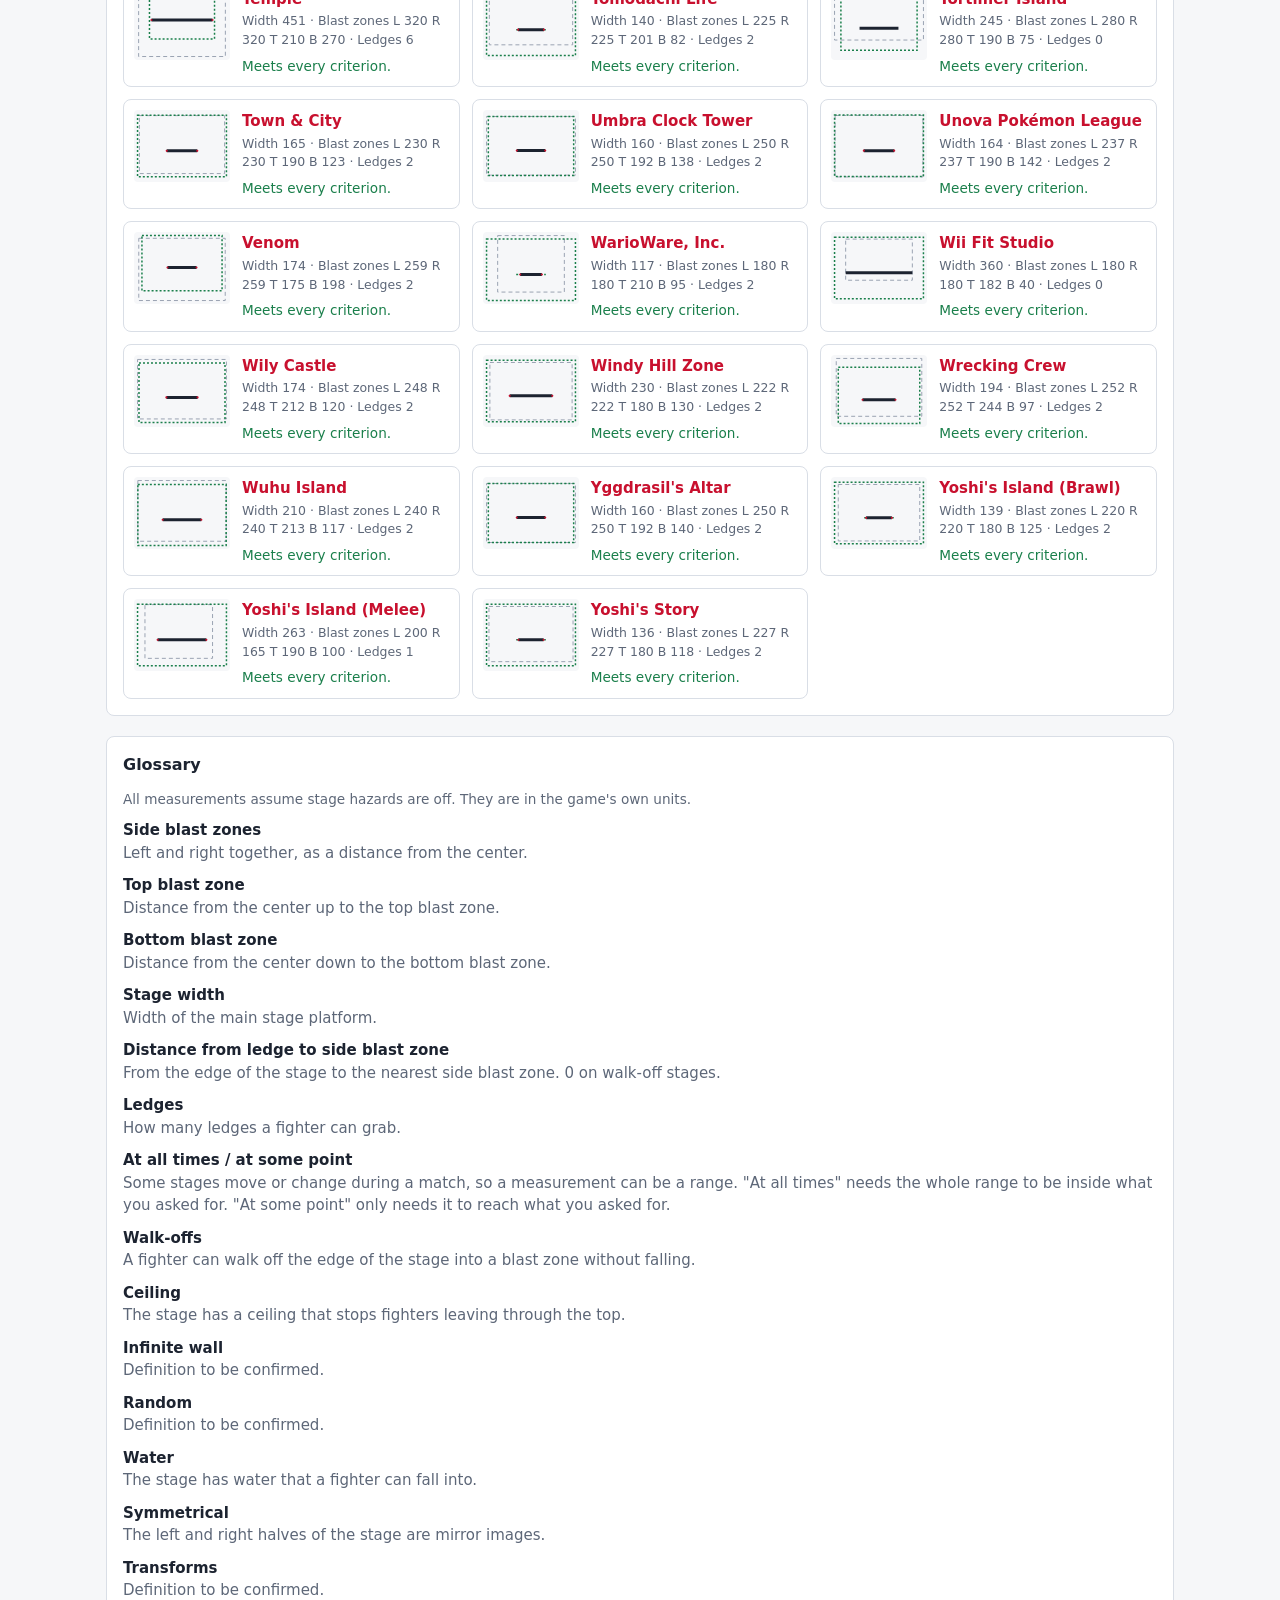
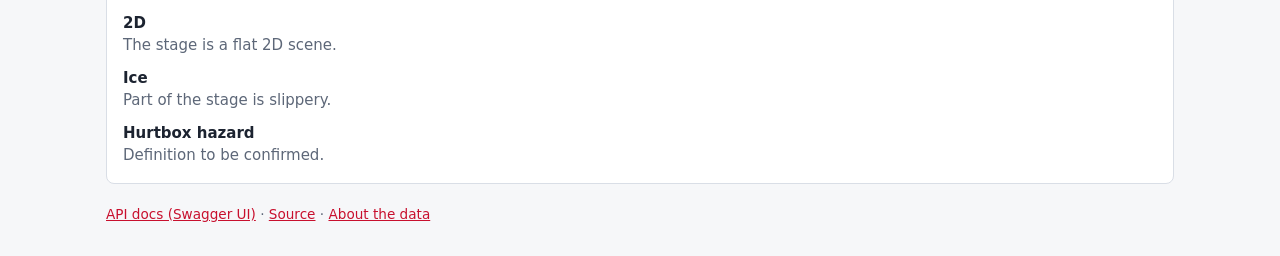
==== commit 0092629e: "Merge pull request #13 from Winktoblink/feat/to-friendly-ui Rebuild the search page around plain ter" ====
--- a/src/main/resources/static/index.html
+++ b/src/main/resources/static/index.html
@@ -44,64 +44,6 @@
       </fieldset>
     </form>
 
-    <section class="results" id="builder" aria-labelledby="builder-heading">
-      <h2 id="builder-heading">Stage list builder</h2>
-      <p class="hint">Pick stages from the results below with the Starter and Counterpick buttons.
-        Starters are struck down in game 1; counterpicks are available from game 2.</p>
-      <div class="builder-lists">
-        <div>
-          <h3 id="starters-heading">Starters</h3>
-          <ul class="tiles" id="starters"></ul>
-          <p class="hint" id="striking-order"></p>
-        </div>
-        <div>
-          <h3 id="counterpicks-heading">Counterpicks</h3>
-          <ul class="tiles" id="counterpicks"></ul>
-        </div>
-      </div>
-      <div class="settings">
-        <label>Winner bans
-          <select id="set-bans">
-            <option>0</option><option>1</option><option selected>2</option><option>3</option><option>4</option>
-          </select>
-        </label>
-        <label>Stage repeats
-          <select id="set-dsr"></select>
-        </label>
-        <label class="toggle"><input type="checkbox" id="set-gentleman"> Gentleman's Rule</label>
-      </div>
-      <ul id="builder-messages" class="messages"></ul>
-      <p><a id="open-sim" class="button" href="strike.html">Open the striking simulator</a>
-        <span class="hint">Practise a set with these lists: game 1 striking, bans and stage picks. Needs 3, 5 or 7 starters.</span></p>
-      <div id="preset-tools" hidden>
-        <div class="actions">
-          <label>Load a stage list <select id="list-preset"></select></label>
-          <button type="button" id="load-list">Load</button>
-          <button type="button" id="clear-list">Clear</button>
-        </div>
-        <p class="hint" id="preset-info"></p>
-        <label>Compare with <select id="compare-preset"></select></label>
-        <div id="diff"></div>
-      </div>
-    </section>
-
-    <section class="results" id="share" aria-labelledby="share-heading">
-      <h2 id="share-heading">Share and export</h2>
-      <ul id="notices" class="problems" hidden></ul>
-      <details>
-        <summary>Game settings for the export</summary>
-        <p class="hint">These go into the ruleset text and the image. Change them to match your event. A blank field is left out.</p>
-        <div class="ranges" id="game-fields"></div>
-      </details>
-      <div class="actions share-actions">
-        <button type="button" id="copy-link">Copy link</button>
-        <button type="button" id="copy-ruleset">Copy ruleset</button>
-        <button type="button" id="download-image">Download image</button>
-        <span class="hint" id="share-status" role="status"></span>
-      </div>
-      <p class="hint">The link holds your criteria, stage lists and settings. "Copy ruleset" gives Markdown you can paste into start.gg's rules tab.</p>
-    </section>
-
     <section class="results" aria-live="polite">
       <h2 id="results-heading">Results</h2>
       <p id="status">Loading the stage list…</p>
--- a/src/main/resources/static/css/app.css
+++ b/src/main/resources/static/css/app.css
@@ -82,49 +82,3 @@
   .diagram { width: 72px; height: 54px; }
   .features { grid-template-columns: repeat(2, minmax(0, 1fr)); }
 }
-
-/* stage list builder */
-.builder-lists { display: grid; grid-template-columns: repeat(auto-fit, minmax(280px, 1fr)); gap: 16px; }
-.tiles { list-style: none; margin: 0; padding: 0; display: flex; flex-wrap: wrap; gap: 8px; min-height: 40px; }
-.tile { width: 112px; border: 1px solid var(--border); border-radius: 8px; padding: 6px; font-size: 0.8rem; text-align: center; }
-.tile .diagram { width: 100%; height: 60px; }
-.tile .remove { padding: 0 8px; font-size: 0.75rem; margin-top: 4px; }
-.tiles .empty { color: var(--muted); font-size: 0.85rem; align-self: center; }
-.settings { display: flex; flex-wrap: wrap; align-items: center; gap: 12px 20px; margin: 16px 0 8px; }
-.settings label { display: flex; align-items: center; gap: 6px; }
-.settings select { width: auto; }
-.messages { list-style: none; margin: 8px 0; padding: 0; }
-.messages li { padding: 4px 0; }
-.messages .error { color: var(--bad); }
-.messages .warning { color: var(--muted); }
-.messages .error::before { content: "Error: "; font-weight: 600; }
-.messages .warning::before { content: "Warning: "; font-weight: 600; }
-#preset-tools { margin-top: 16px; border-top: 1px solid var(--border); padding-top: 16px; }
-#preset-tools label { display: flex; align-items: center; gap: 6px; flex-wrap: wrap; }
-#preset-tools select { width: auto; max-width: 100%; }
-.stage .choose { display: flex; gap: 6px; margin-top: 6px; }
-.stage .choose button { padding: 2px 10px; font-size: 0.78rem; }
-.stage .choose button[aria-pressed="true"] { background: var(--accent); color: var(--accent-text); border-color: var(--accent); }
-.diff-list { margin: 0 0 8px; padding-left: 18px; font-size: 0.9rem; }
-.diff-list .why { color: var(--muted); font-size: 0.8rem; }
-
-/* striking simulator: large tap targets, one action per screen */
-.strike-page main { max-width: 720px; }
-.strike-page h2 { font-size: 1.25rem; }
-.back { margin: 0 0 8px; }
-.button { display: inline-block; padding: 10px 16px; border: 1px solid var(--border); border-radius: 6px; text-decoration: none; background: var(--panel); }
-button.big { width: 100%; min-height: 56px; font-size: 1.05rem; margin-top: 12px; }
-.stage-grid { list-style: none; margin: 0; padding: 0; display: grid; grid-template-columns: repeat(auto-fill, minmax(140px, 1fr)); gap: 10px; }
-.stage-button { width: 100%; min-height: 96px; display: flex; flex-direction: column; align-items: center; gap: 6px; padding: 8px; text-align: center; }
-.stage-button:disabled { opacity: 0.45; cursor: not-allowed; }
-.stage-button .sb-picture .diagram { width: 100px; height: 64px; }
-.stage-button .sb-name { font-weight: 600; }
-.stage-button .sb-reason { font-size: 0.78rem; color: var(--bad); }
-.big-picture .diagram { width: 100%; height: auto; max-height: 260px; }
-.win-buttons { display: grid; grid-template-columns: 1fr 1fr; gap: 10px; }
-.setup-field { display: grid; gap: 8px; margin-bottom: 8px; }
-.setup-field input { width: 100%; padding: 10px; border: 1px solid var(--border); border-radius: 6px; background: var(--bg); }
-.choice { display: flex; align-items: center; gap: 8px; min-height: 44px; }
-.choice input { width: auto; }
-.games { padding-left: 22px; }
-#log { padding-left: 22px; font-size: 0.9rem; }
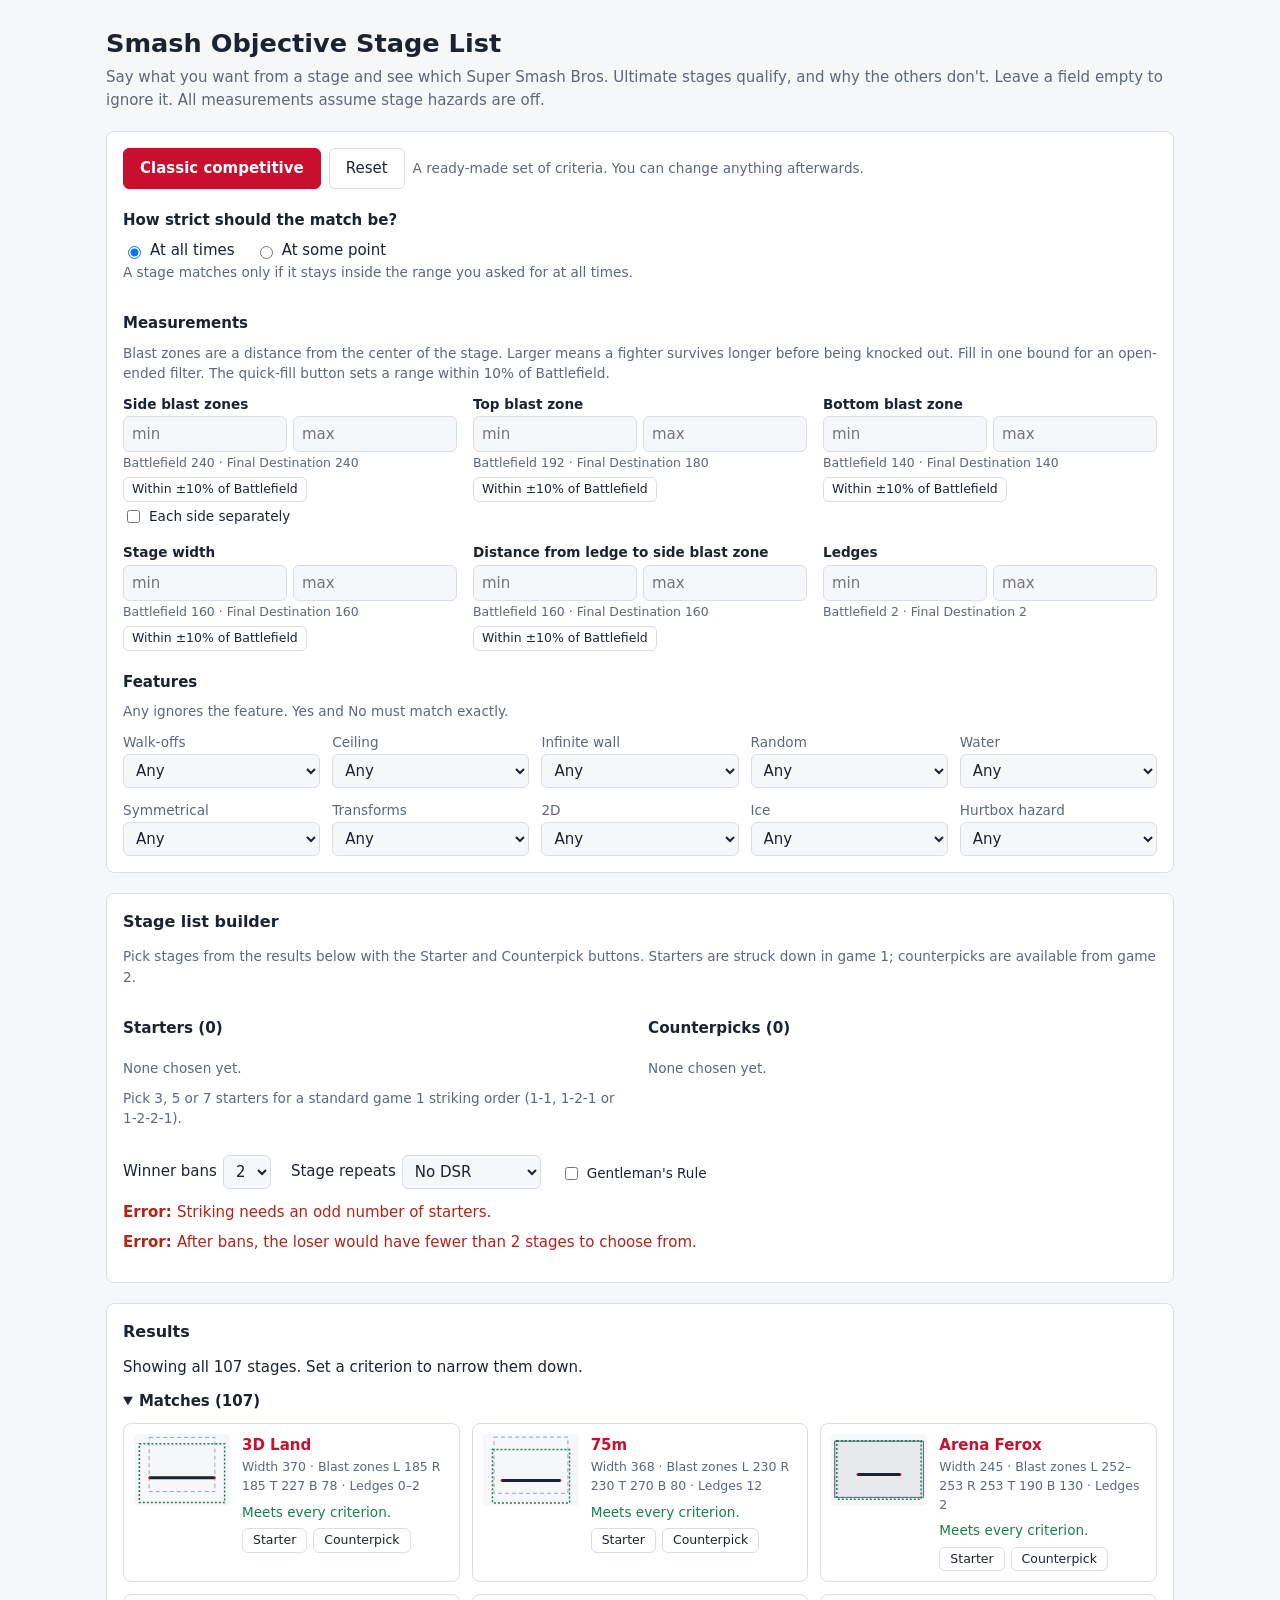
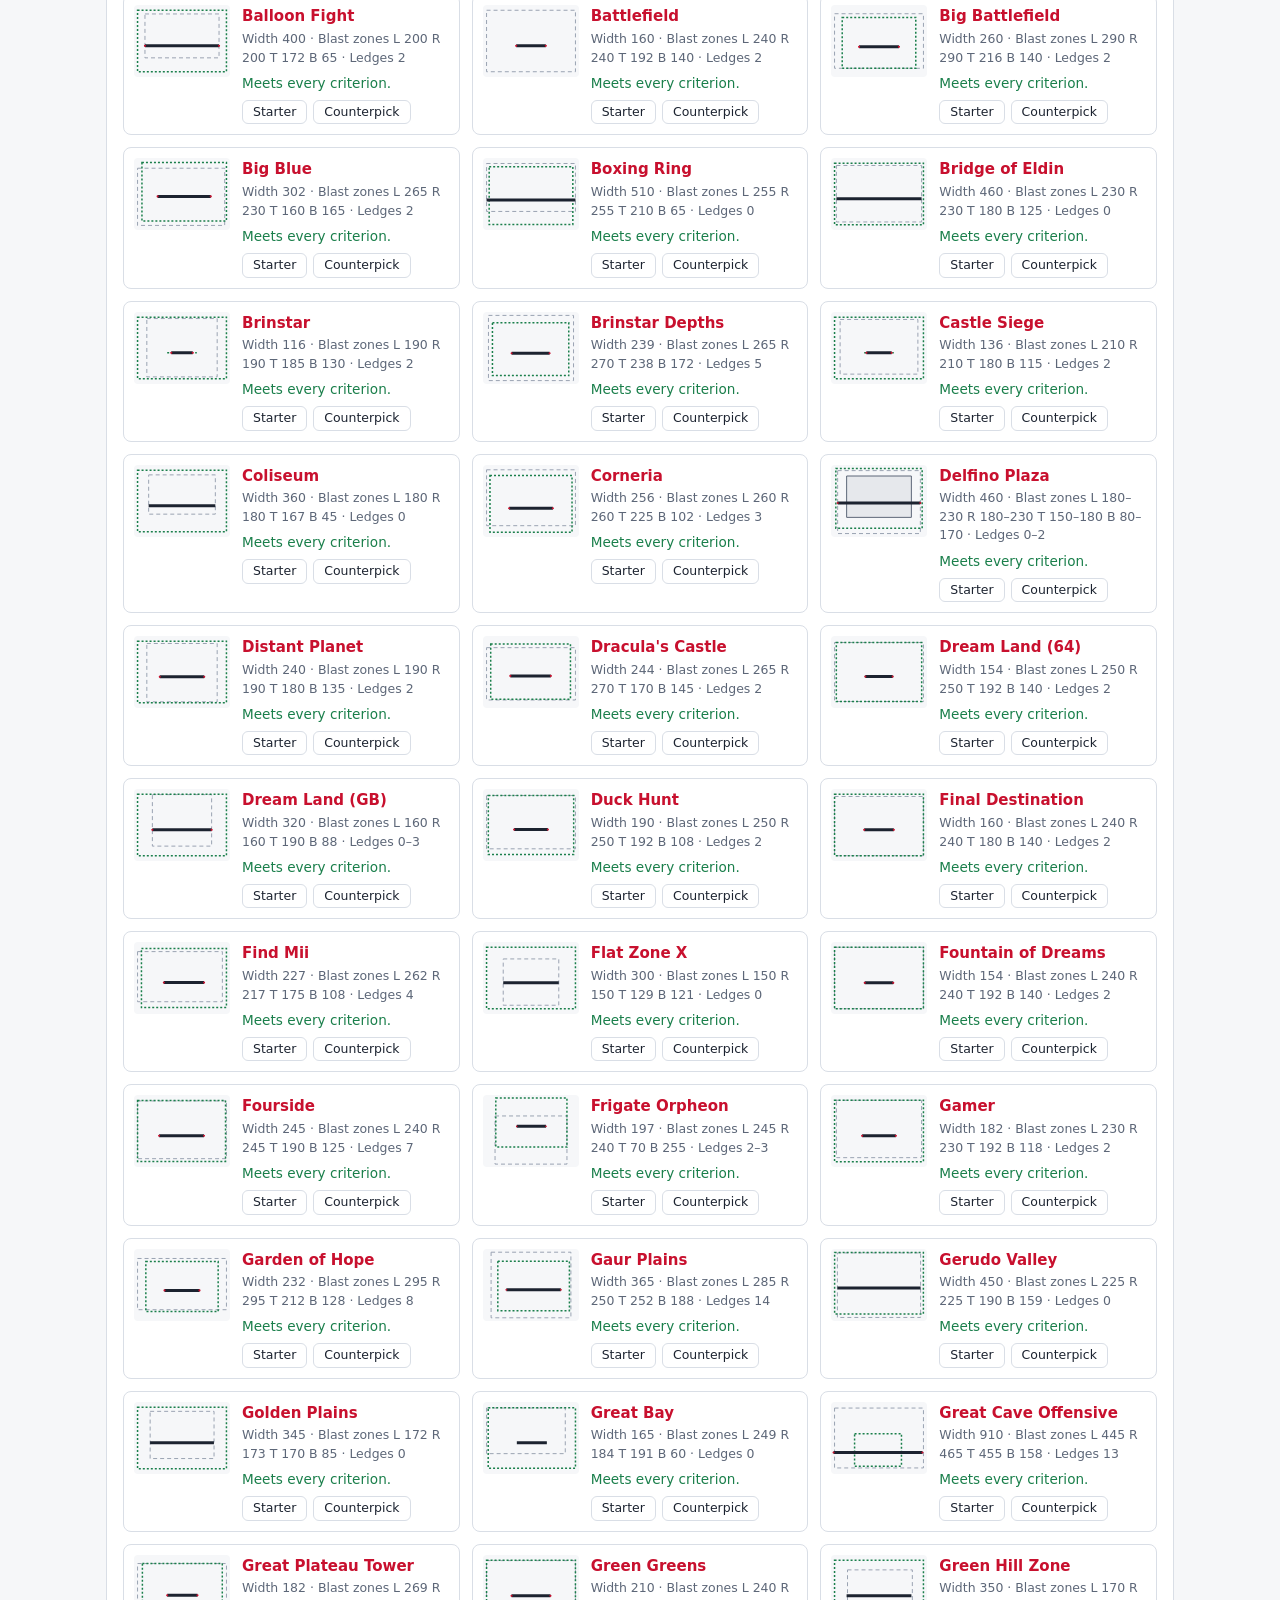
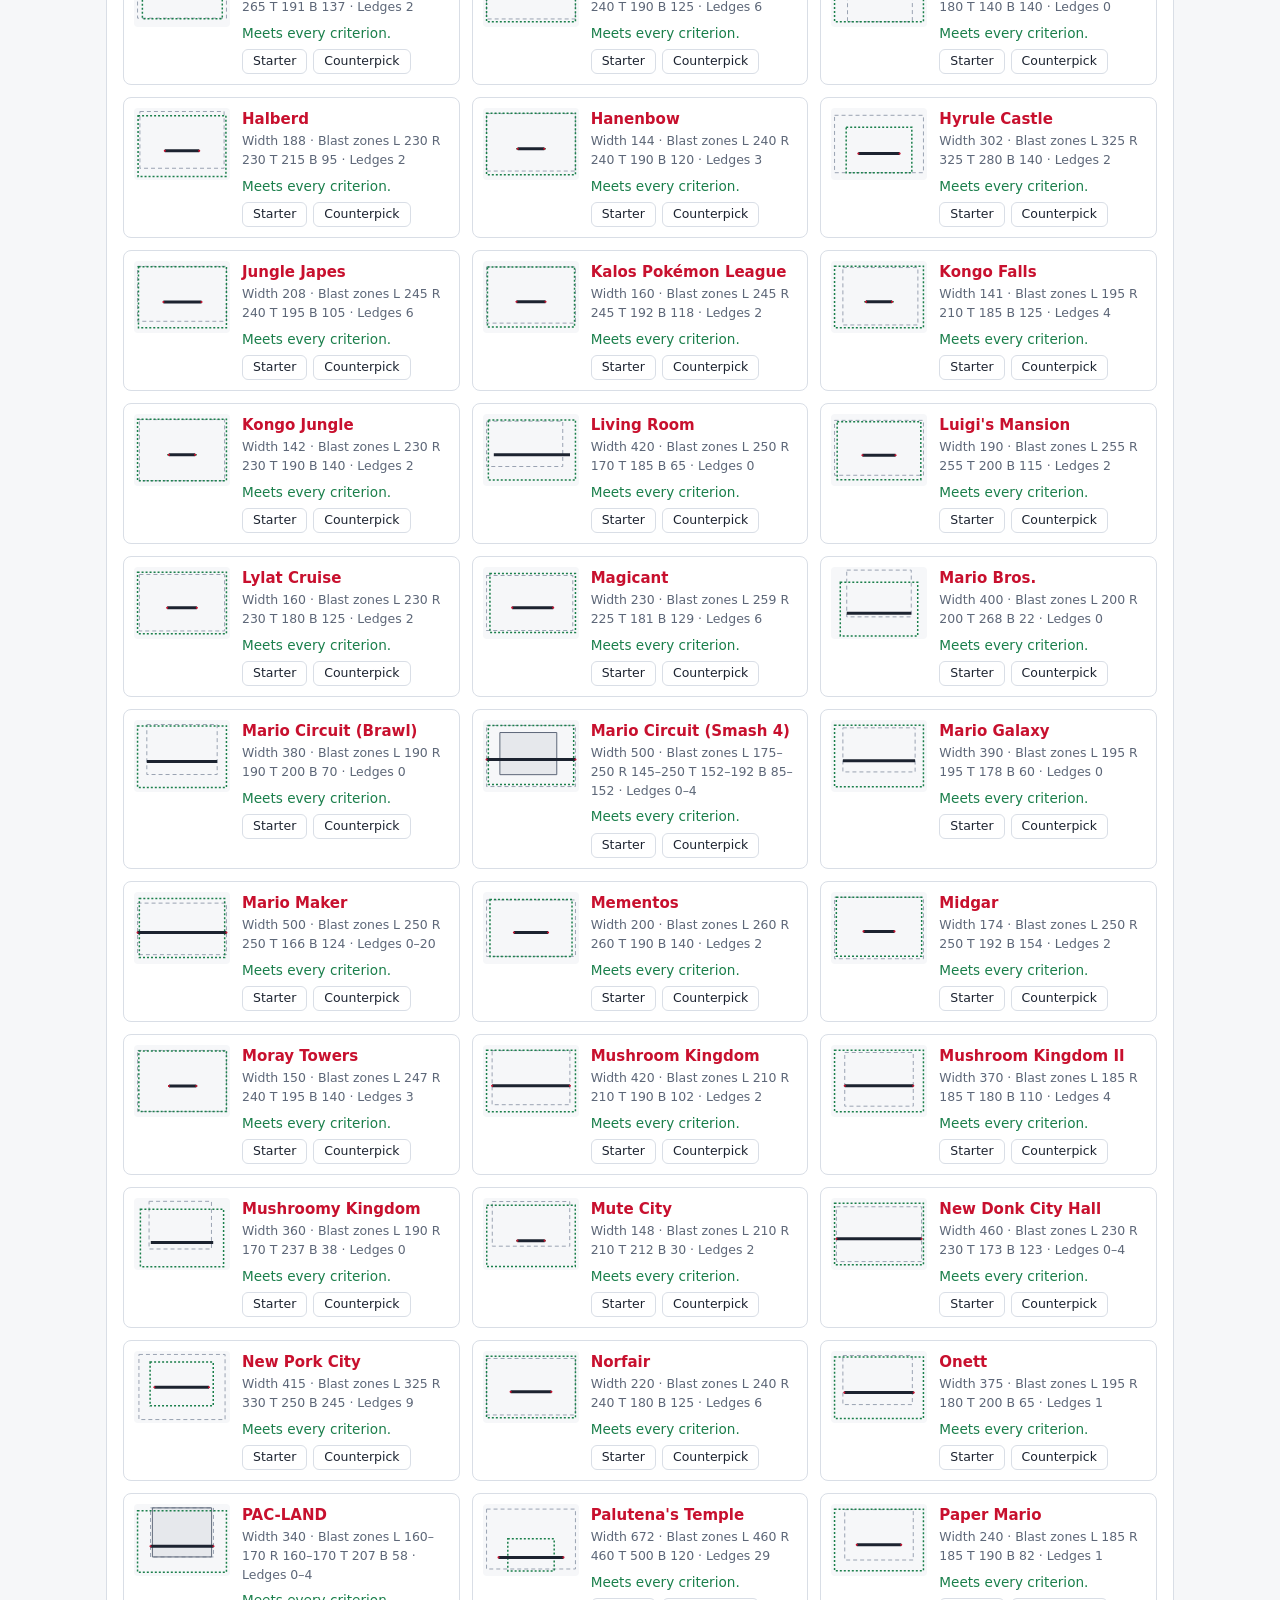
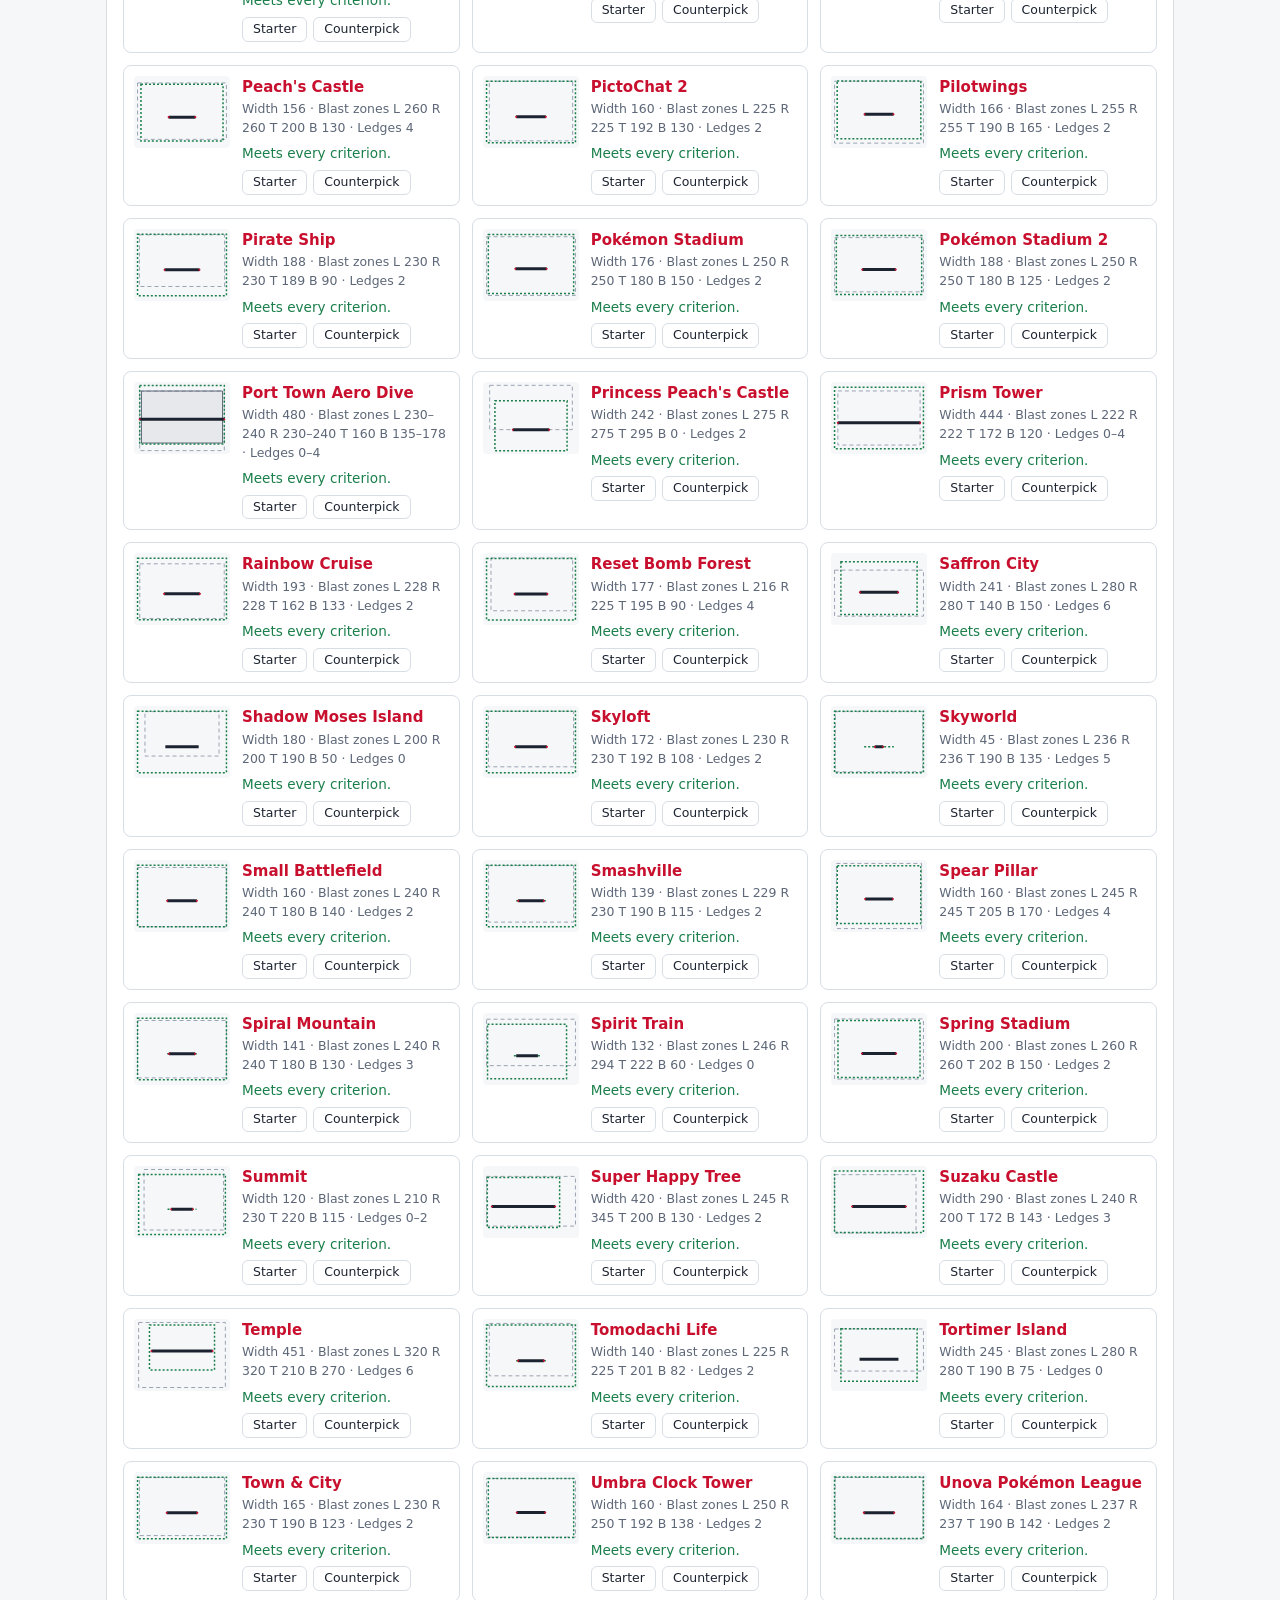
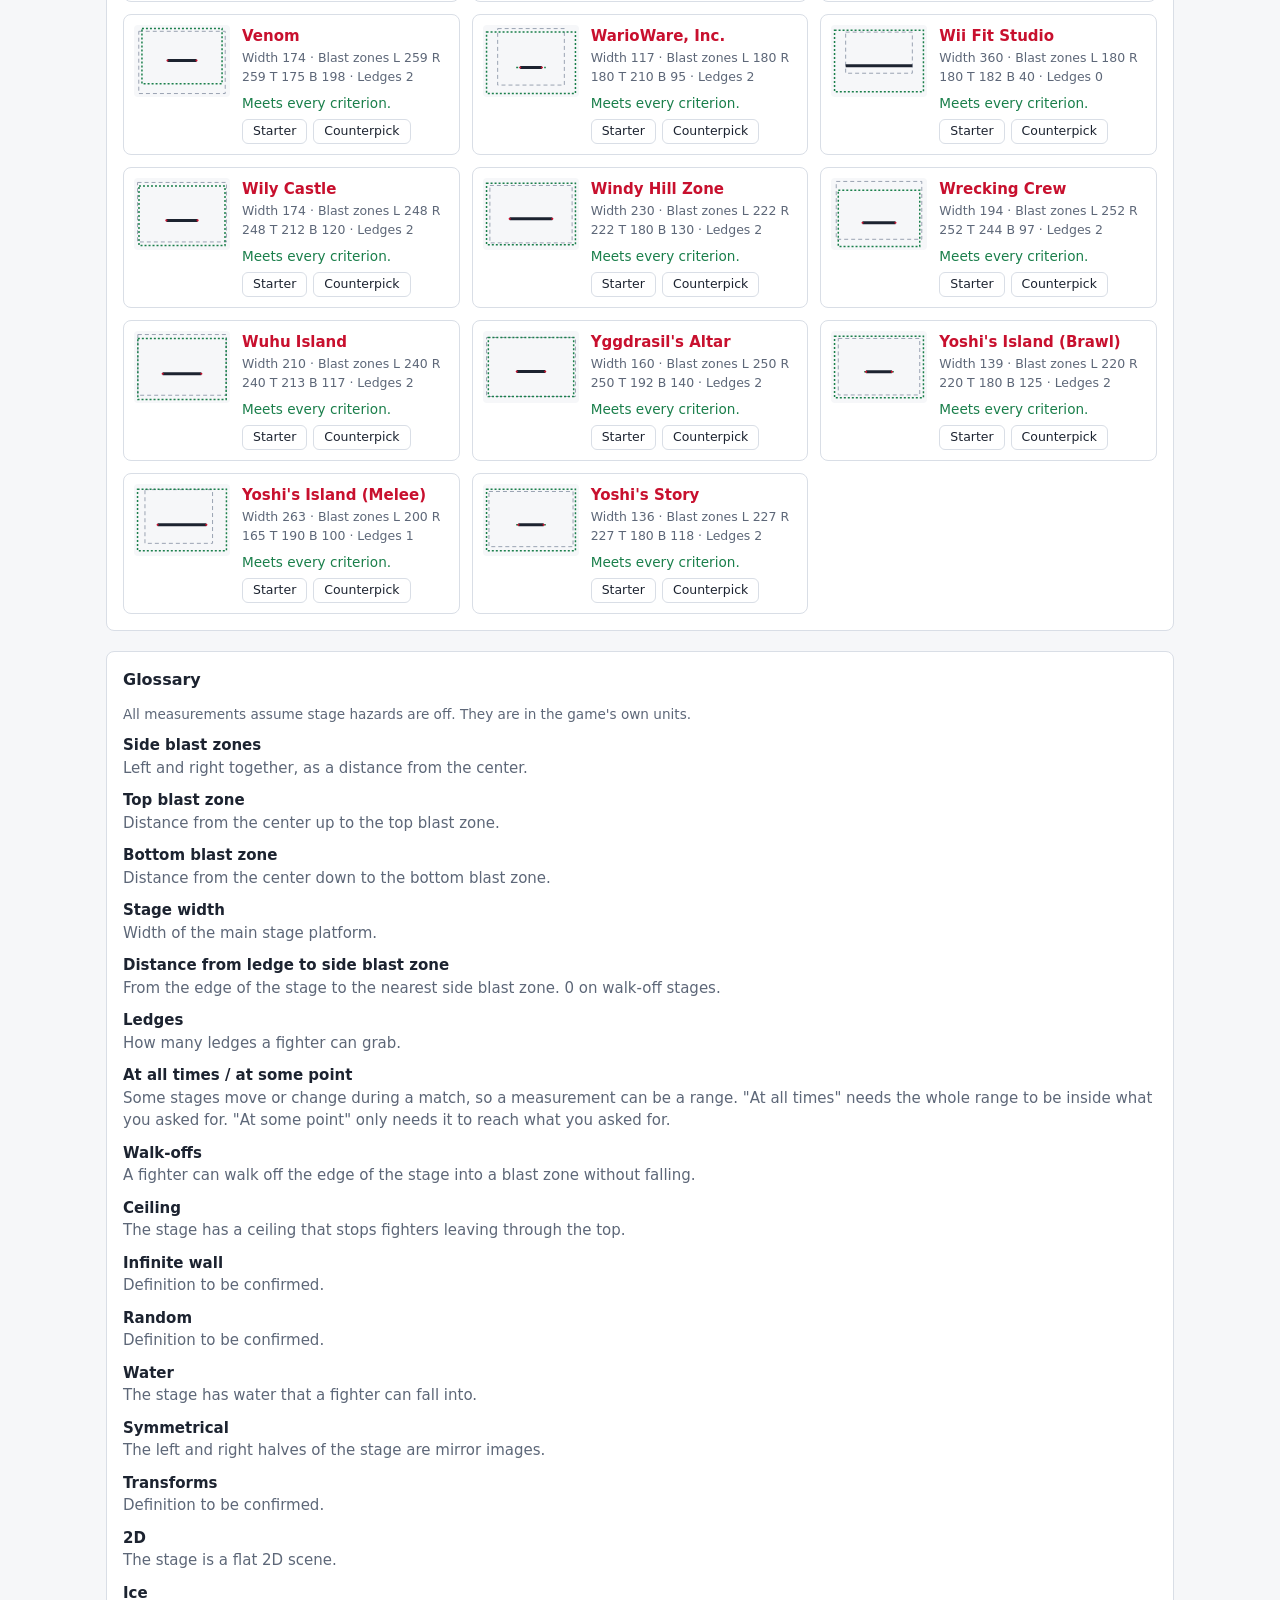
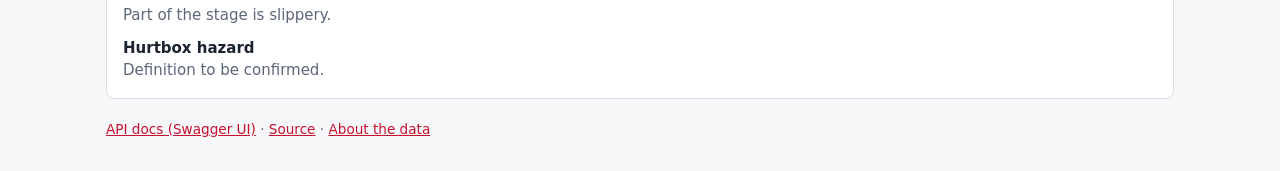
==== commit d225e89d: "Merge pull request #15 from Winktoblink/feat/builder Add a stage-list builder with regional presets" ====
--- a/src/main/resources/static/index.html
+++ b/src/main/resources/static/index.html
@@ -44,6 +44,45 @@
       </fieldset>
     </form>
 
+    <section class="results" id="builder" aria-labelledby="builder-heading">
+      <h2 id="builder-heading">Stage list builder</h2>
+      <p class="hint">Pick stages from the results below with the Starter and Counterpick buttons.
+        Starters are struck down in game 1; counterpicks are available from game 2.</p>
+      <div class="builder-lists">
+        <div>
+          <h3 id="starters-heading">Starters</h3>
+          <ul class="tiles" id="starters"></ul>
+          <p class="hint" id="striking-order"></p>
+        </div>
+        <div>
+          <h3 id="counterpicks-heading">Counterpicks</h3>
+          <ul class="tiles" id="counterpicks"></ul>
+        </div>
+      </div>
+      <div class="settings">
+        <label>Winner bans
+          <select id="set-bans">
+            <option>0</option><option>1</option><option selected>2</option><option>3</option><option>4</option>
+          </select>
+        </label>
+        <label>Stage repeats
+          <select id="set-dsr"></select>
+        </label>
+        <label class="toggle"><input type="checkbox" id="set-gentleman"> Gentleman's Rule</label>
+      </div>
+      <ul id="builder-messages" class="messages"></ul>
+      <div id="preset-tools" hidden>
+        <div class="actions">
+          <label>Load a stage list <select id="list-preset"></select></label>
+          <button type="button" id="load-list">Load</button>
+          <button type="button" id="clear-list">Clear</button>
+        </div>
+        <p class="hint" id="preset-info"></p>
+        <label>Compare with <select id="compare-preset"></select></label>
+        <div id="diff"></div>
+      </div>
+    </section>
+
     <section class="results" aria-live="polite">
       <h2 id="results-heading">Results</h2>
       <p id="status">Loading the stage list…</p>
--- a/src/main/resources/static/css/app.css
+++ b/src/main/resources/static/css/app.css
@@ -82,3 +82,28 @@
   .diagram { width: 72px; height: 54px; }
   .features { grid-template-columns: repeat(2, minmax(0, 1fr)); }
 }
+
+/* stage list builder */
+.builder-lists { display: grid; grid-template-columns: repeat(auto-fit, minmax(280px, 1fr)); gap: 16px; }
+.tiles { list-style: none; margin: 0; padding: 0; display: flex; flex-wrap: wrap; gap: 8px; min-height: 40px; }
+.tile { width: 112px; border: 1px solid var(--border); border-radius: 8px; padding: 6px; font-size: 0.8rem; text-align: center; }
+.tile .diagram { width: 100%; height: 60px; }
+.tile .remove { padding: 0 8px; font-size: 0.75rem; margin-top: 4px; }
+.tiles .empty { color: var(--muted); font-size: 0.85rem; align-self: center; }
+.settings { display: flex; flex-wrap: wrap; align-items: center; gap: 12px 20px; margin: 16px 0 8px; }
+.settings label { display: flex; align-items: center; gap: 6px; }
+.settings select { width: auto; }
+.messages { list-style: none; margin: 8px 0; padding: 0; }
+.messages li { padding: 4px 0; }
+.messages .error { color: var(--bad); }
+.messages .warning { color: var(--muted); }
+.messages .error::before { content: "Error: "; font-weight: 600; }
+.messages .warning::before { content: "Warning: "; font-weight: 600; }
+#preset-tools { margin-top: 16px; border-top: 1px solid var(--border); padding-top: 16px; }
+#preset-tools label { display: flex; align-items: center; gap: 6px; flex-wrap: wrap; }
+#preset-tools select { width: auto; max-width: 100%; }
+.stage .choose { display: flex; gap: 6px; margin-top: 6px; }
+.stage .choose button { padding: 2px 10px; font-size: 0.78rem; }
+.stage .choose button[aria-pressed="true"] { background: var(--accent); color: var(--accent-text); border-color: var(--accent); }
+.diff-list { margin: 0 0 8px; padding-left: 18px; font-size: 0.9rem; }
+.diff-list .why { color: var(--muted); font-size: 0.8rem; }
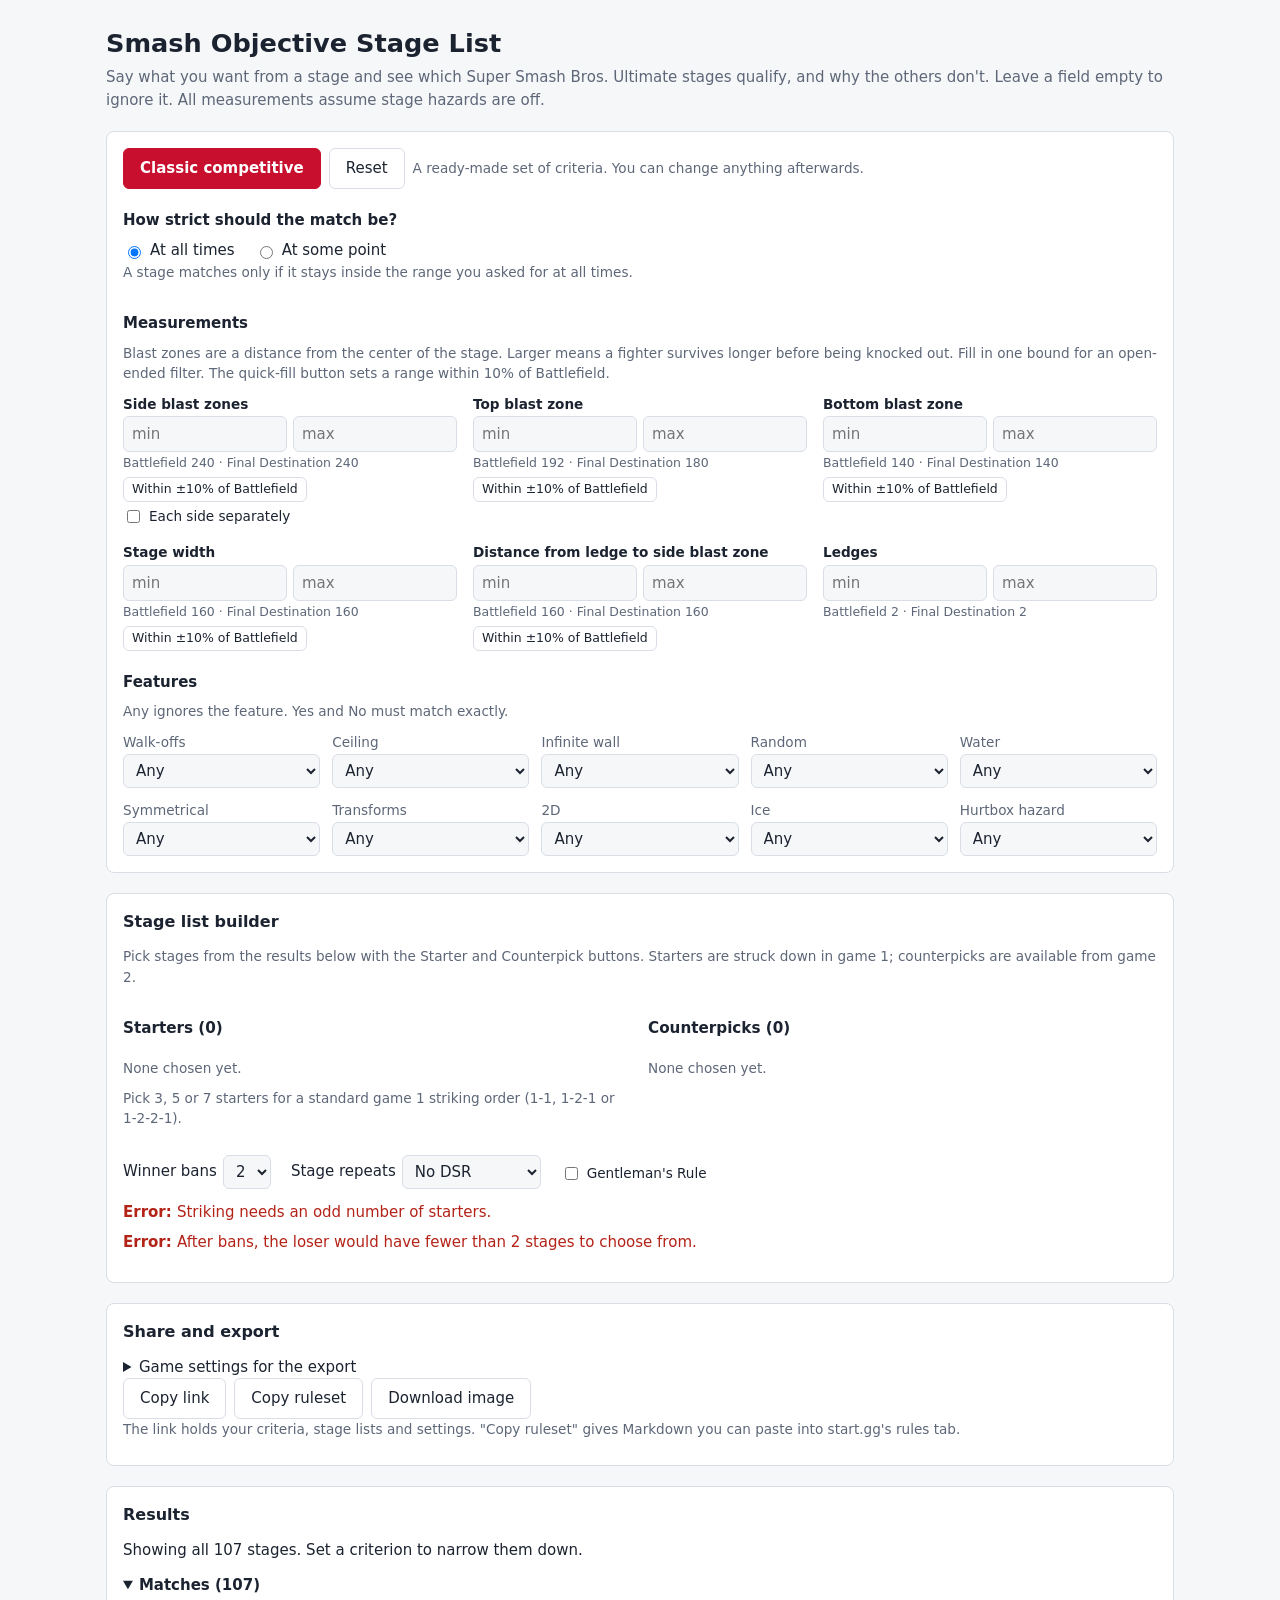
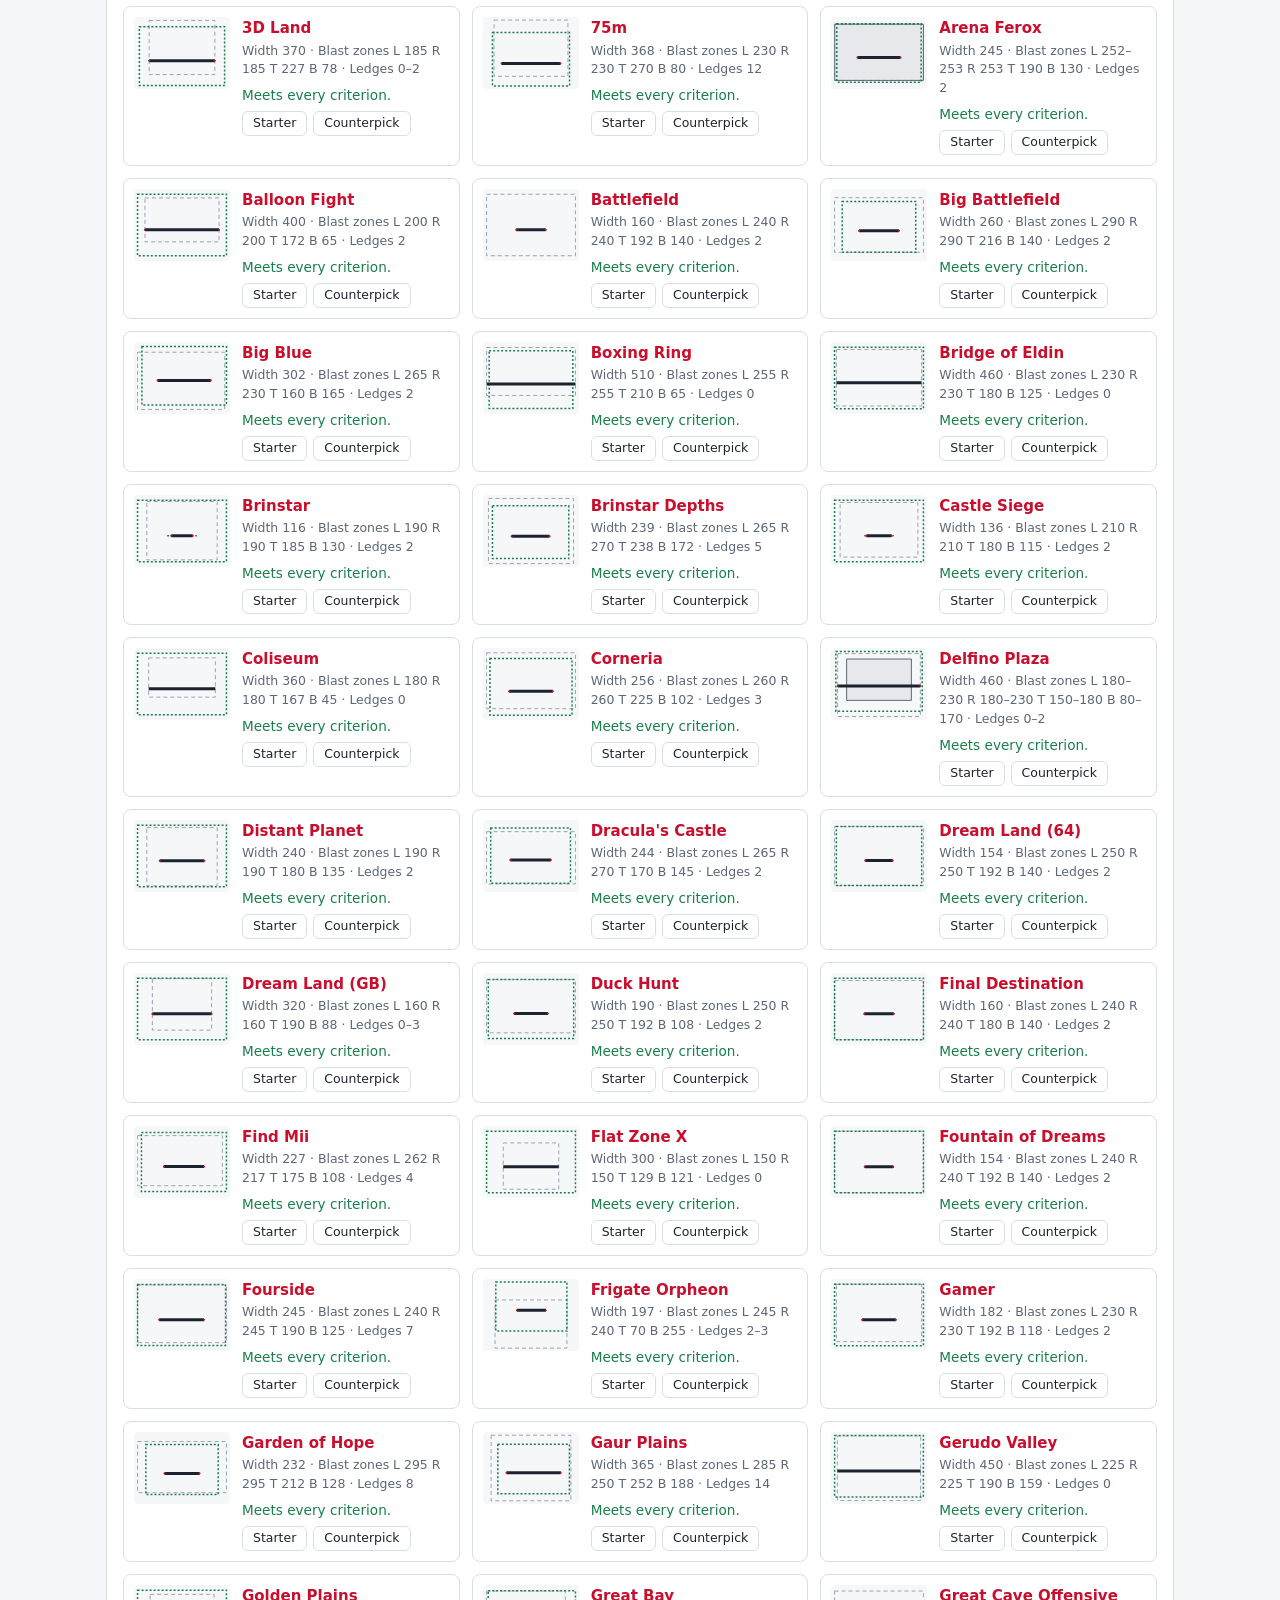
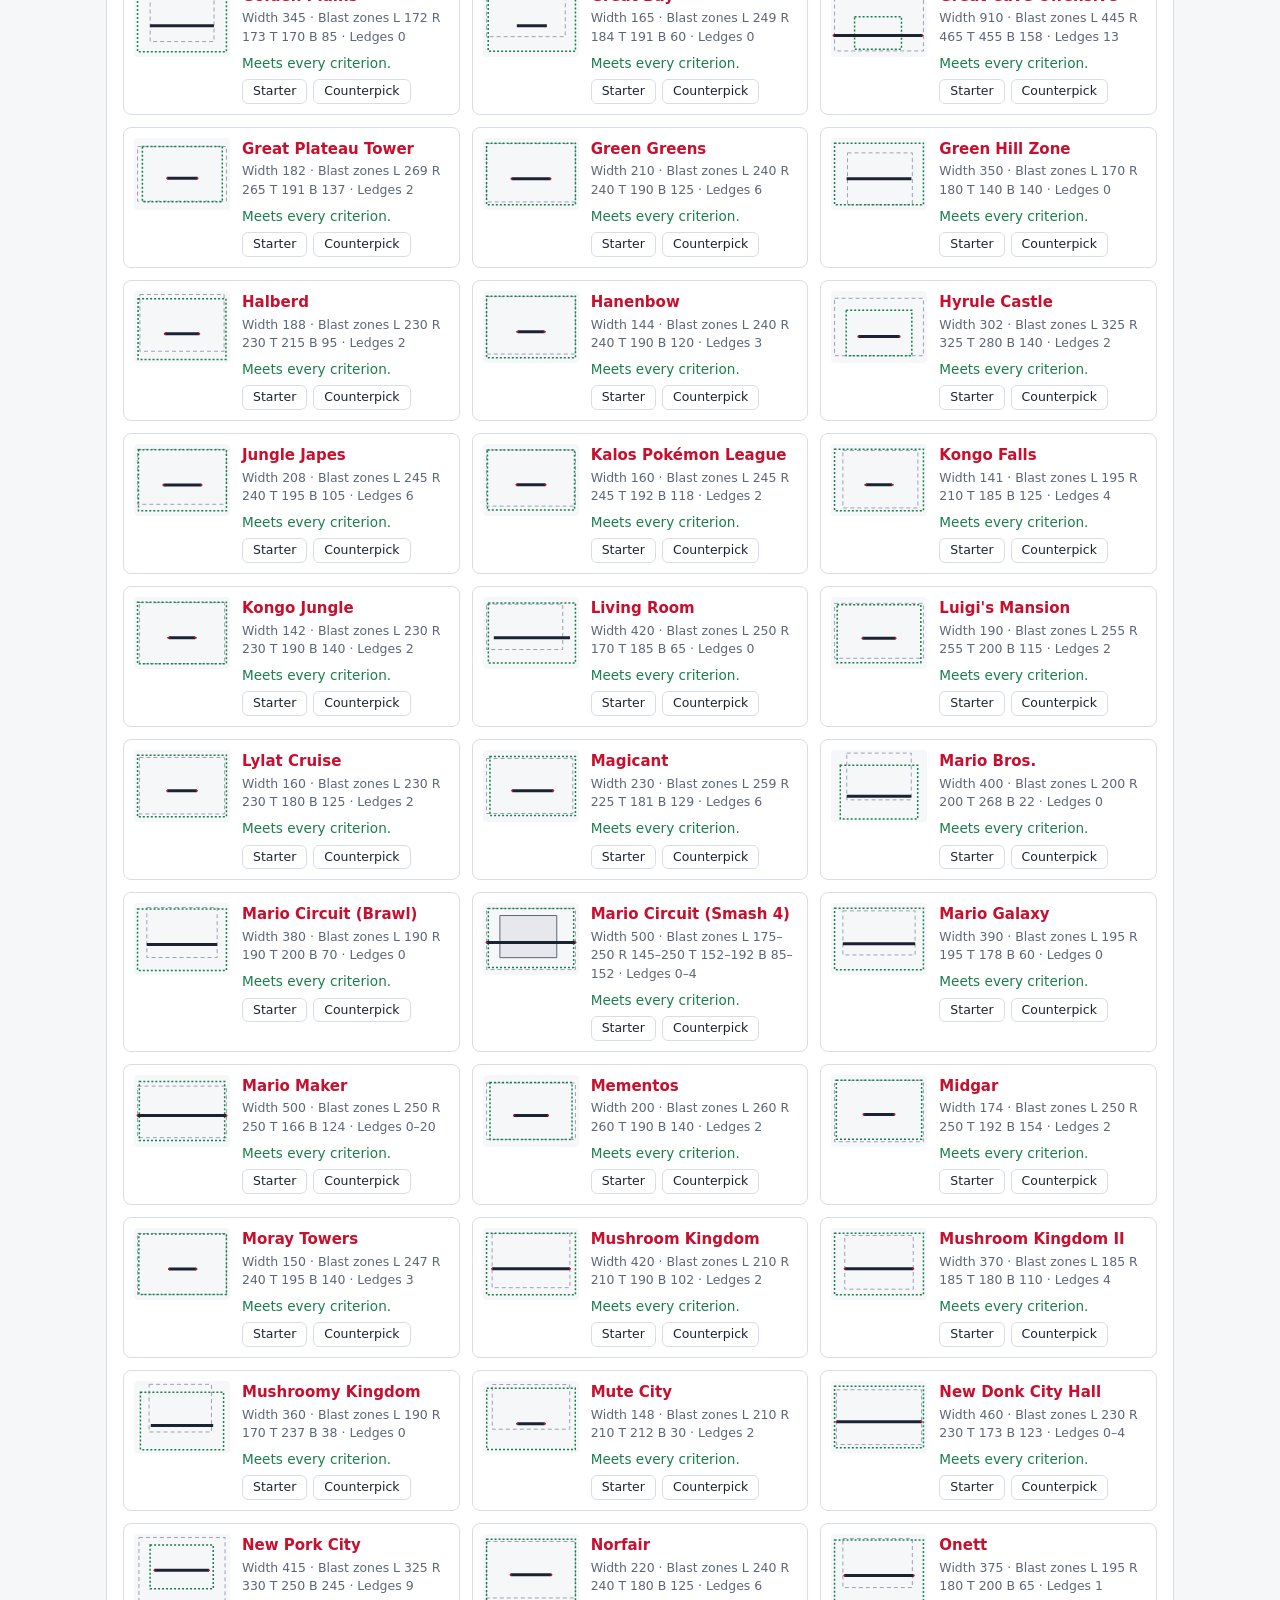
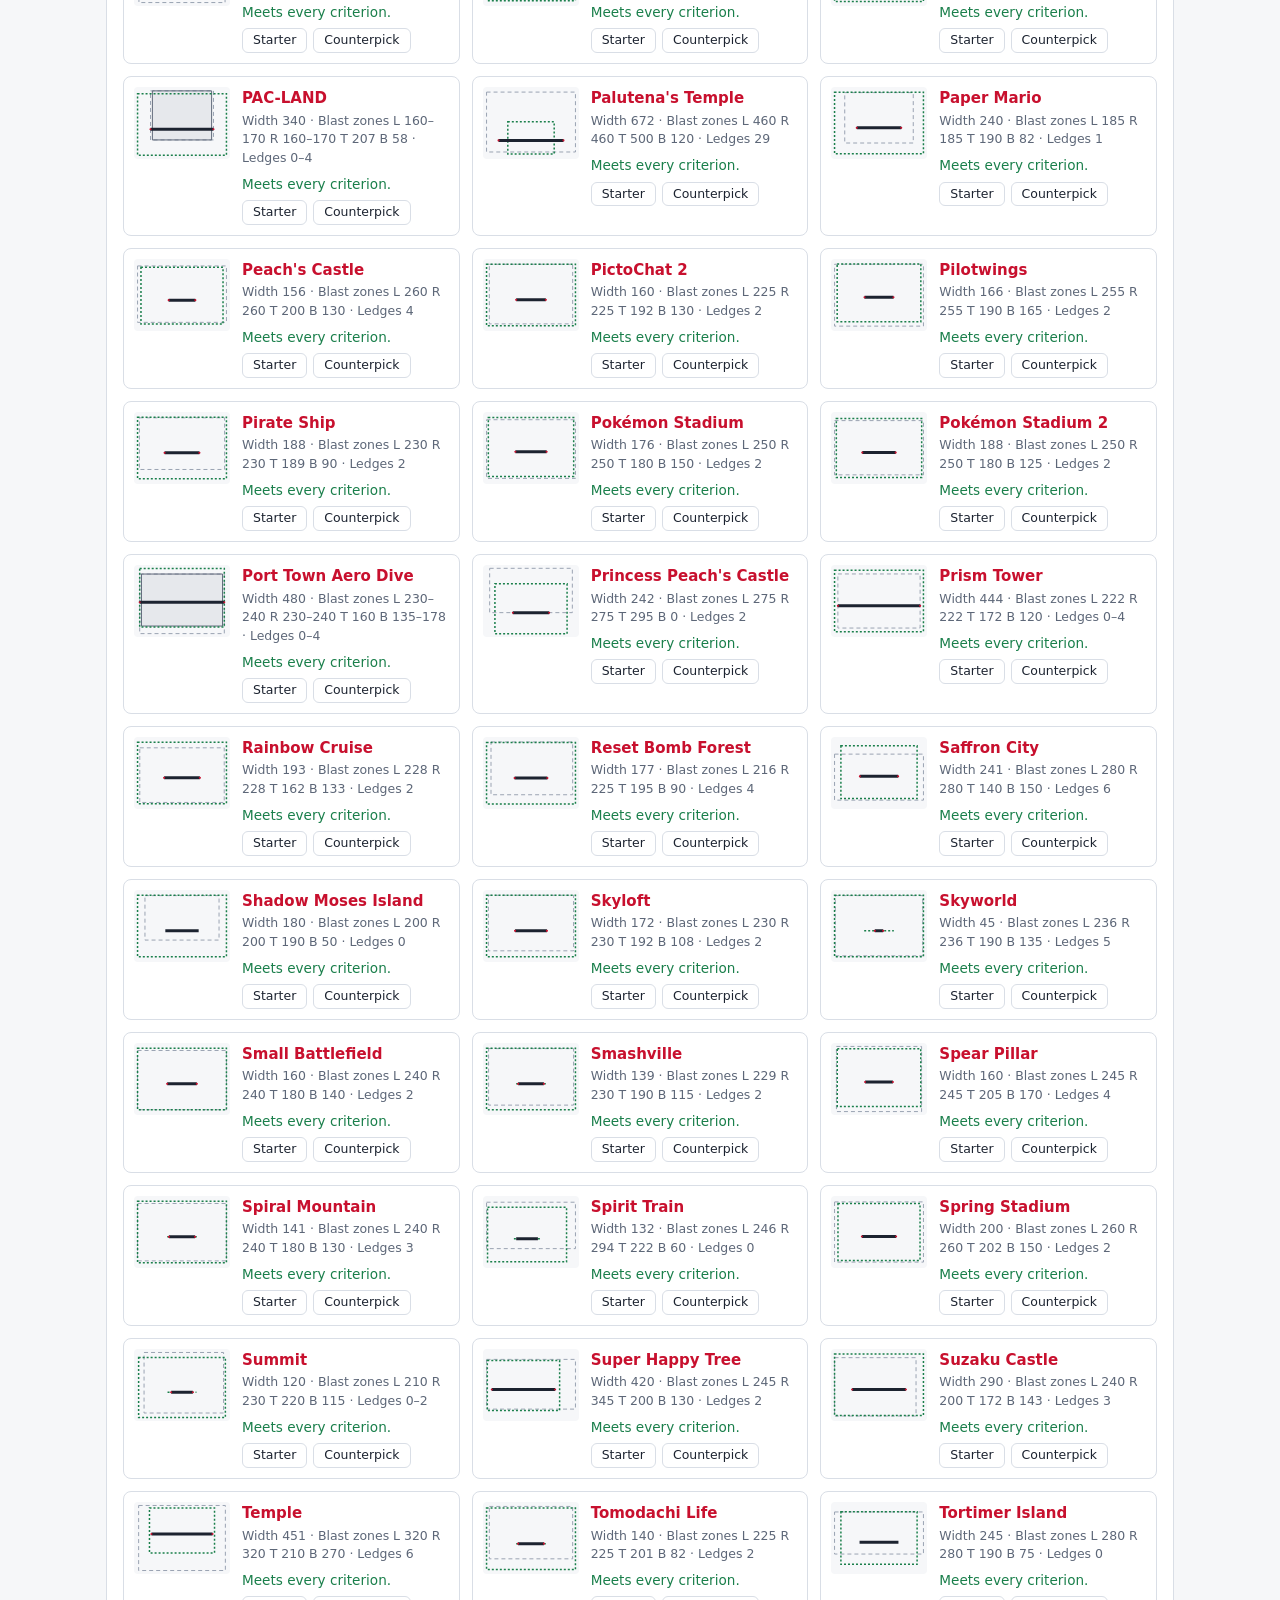
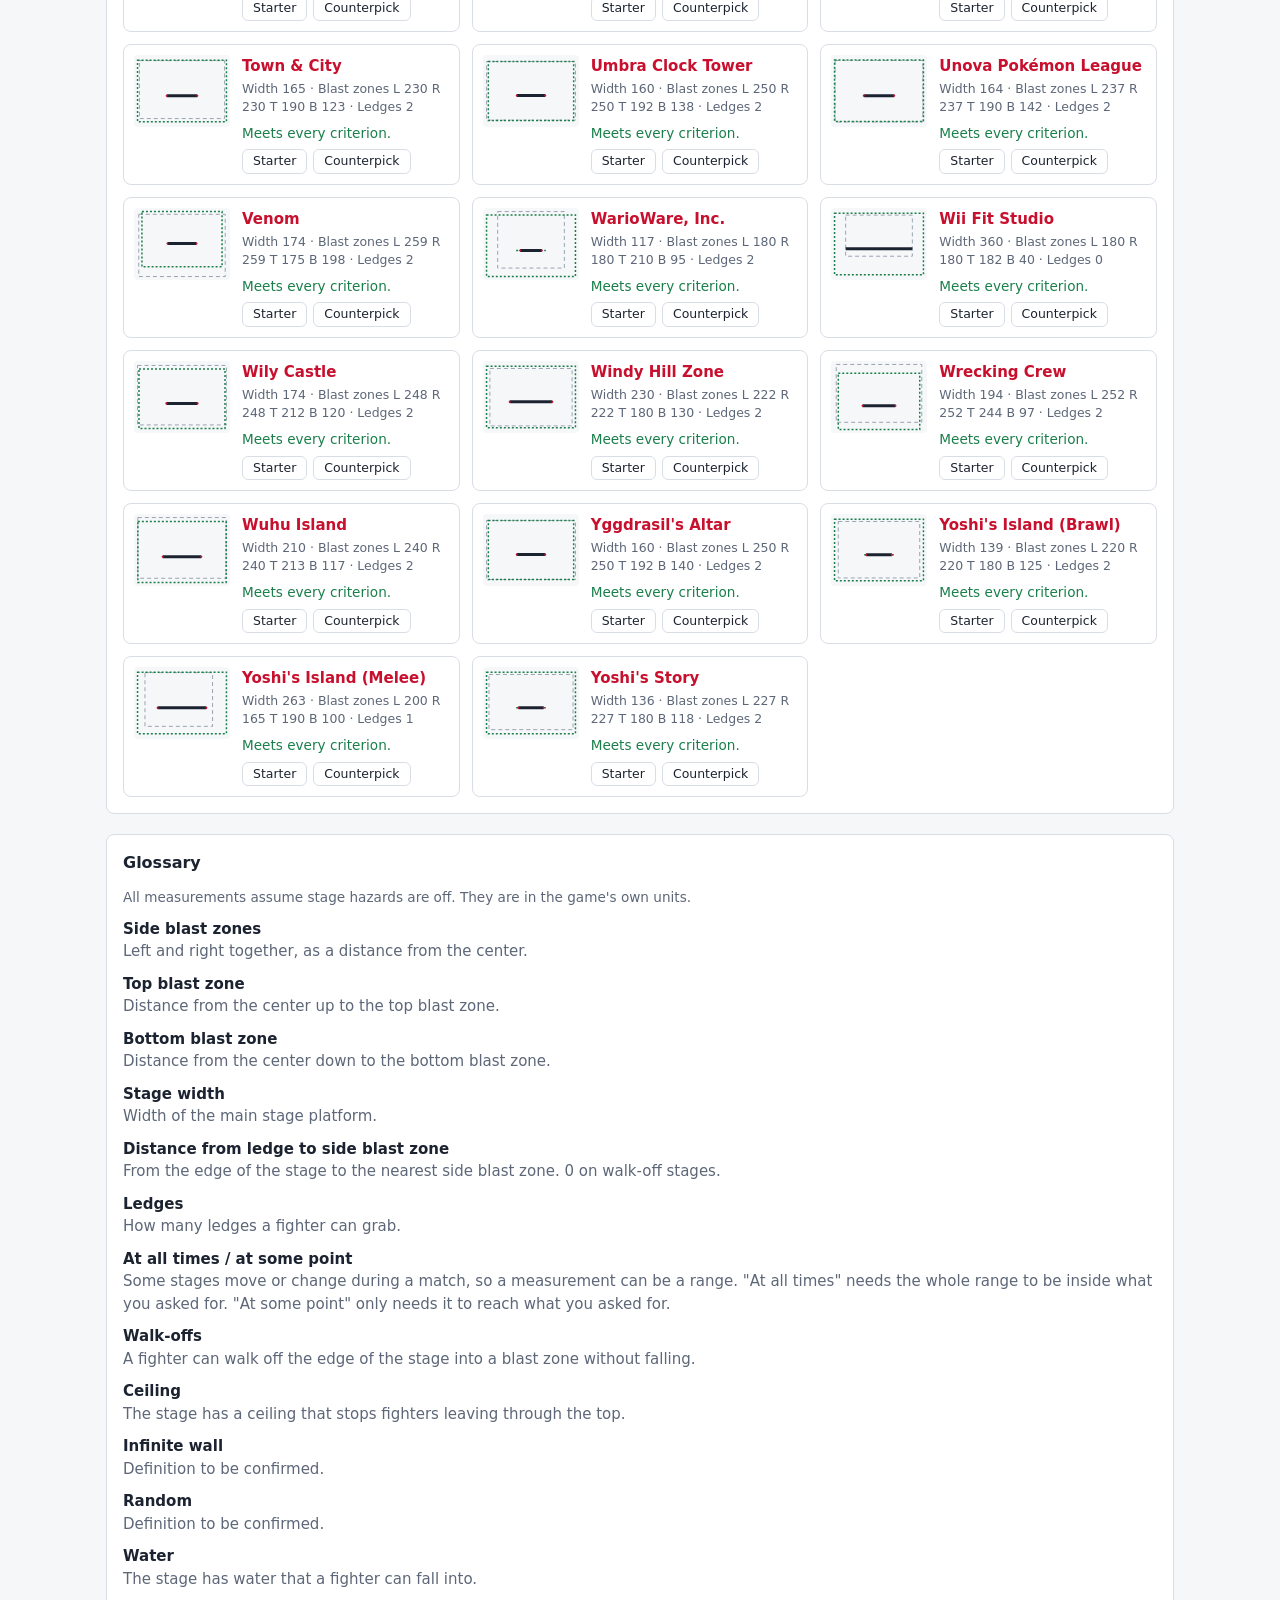
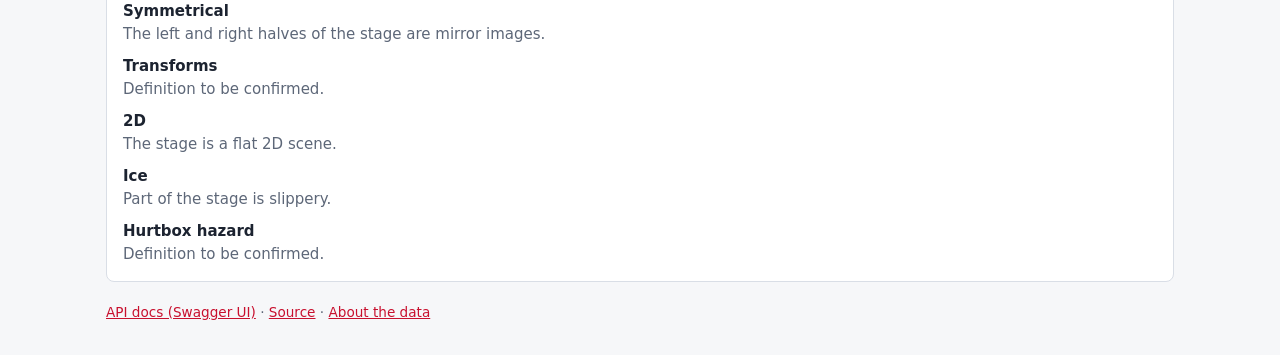
==== commit 455bc2c4: "Merge pull request #16 from Winktoblink/feat/share-export Add shareable links and ruleset export" ====
--- a/src/main/resources/static/index.html
+++ b/src/main/resources/static/index.html
@@ -83,6 +83,23 @@
       </div>
     </section>
 
+    <section class="results" id="share" aria-labelledby="share-heading">
+      <h2 id="share-heading">Share and export</h2>
+      <ul id="notices" class="problems" hidden></ul>
+      <details>
+        <summary>Game settings for the export</summary>
+        <p class="hint">These go into the ruleset text and the image. Change them to match your event. A blank field is left out.</p>
+        <div class="ranges" id="game-fields"></div>
+      </details>
+      <div class="actions share-actions">
+        <button type="button" id="copy-link">Copy link</button>
+        <button type="button" id="copy-ruleset">Copy ruleset</button>
+        <button type="button" id="download-image">Download image</button>
+        <span class="hint" id="share-status" role="status"></span>
+      </div>
+      <p class="hint">The link holds your criteria, stage lists and settings. "Copy ruleset" gives Markdown you can paste into start.gg's rules tab.</p>
+    </section>
+
     <section class="results" aria-live="polite">
       <h2 id="results-heading">Results</h2>
       <p id="status">Loading the stage list…</p>
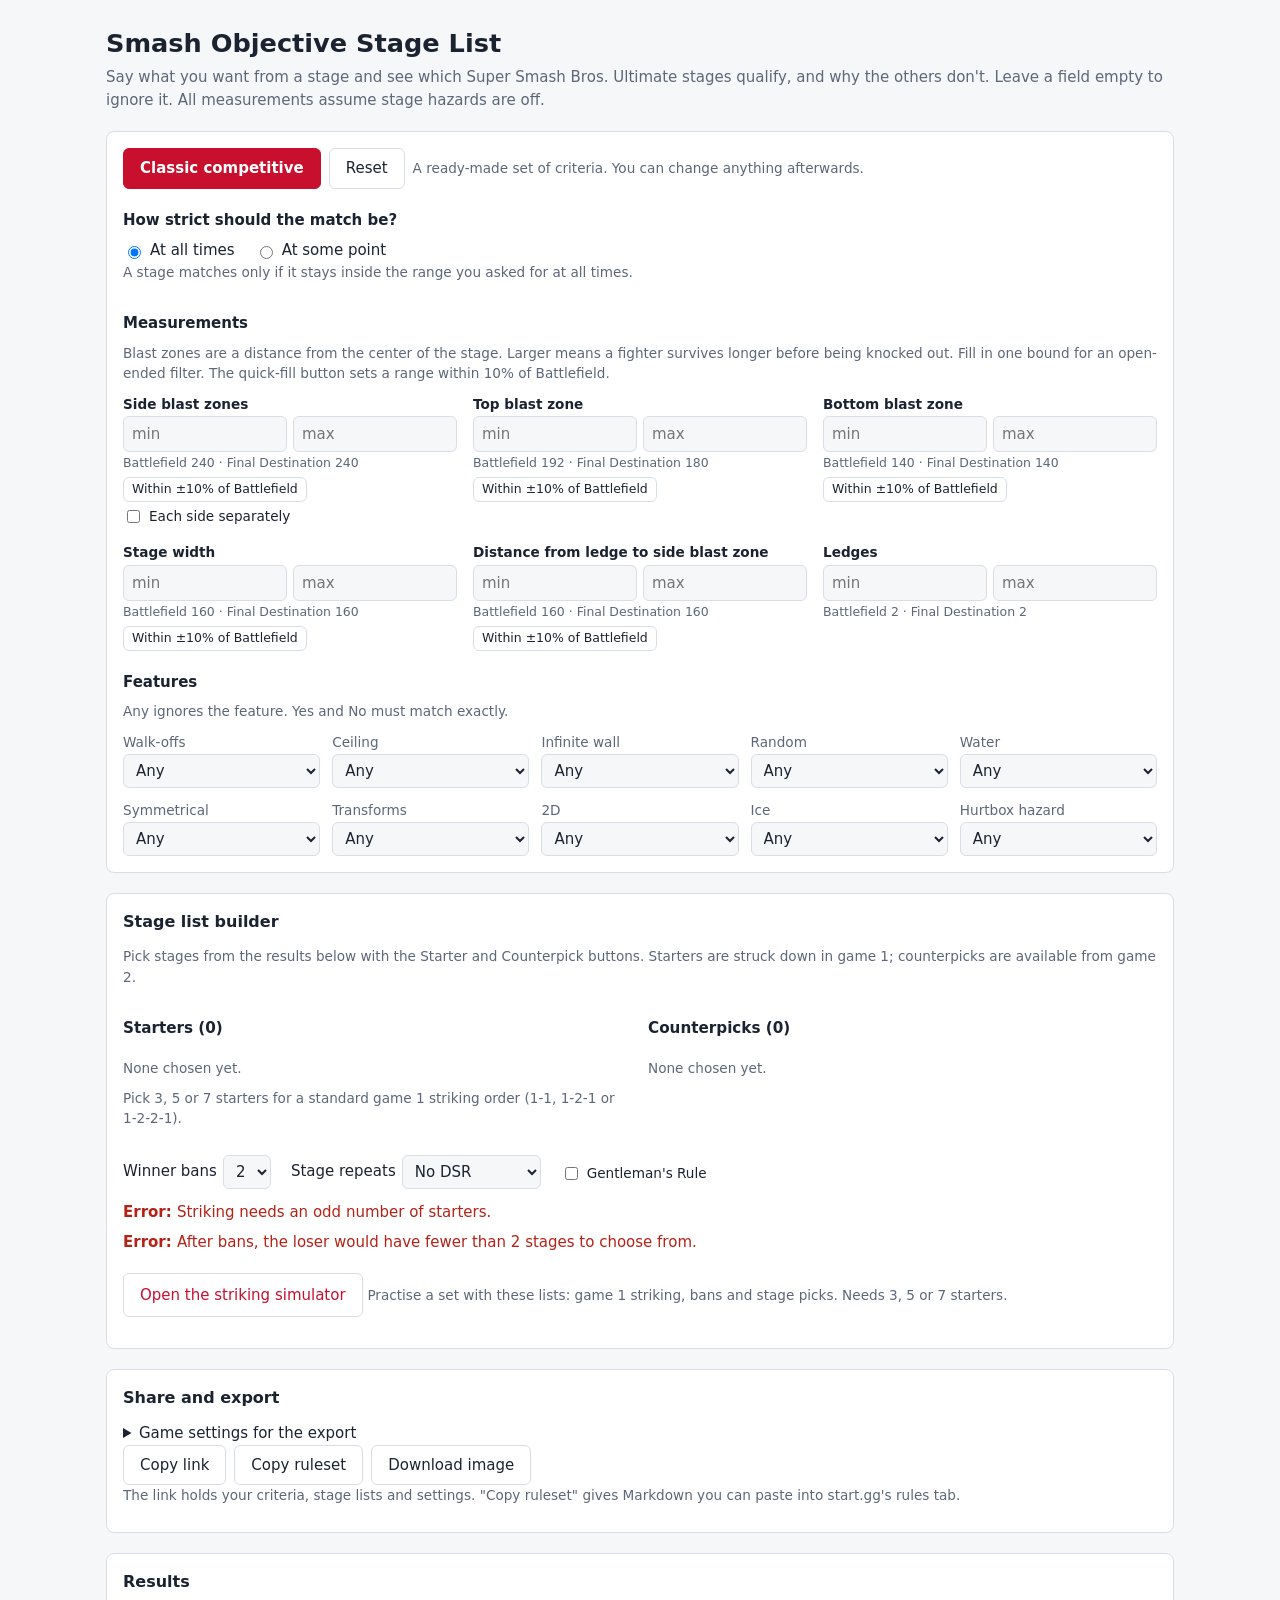
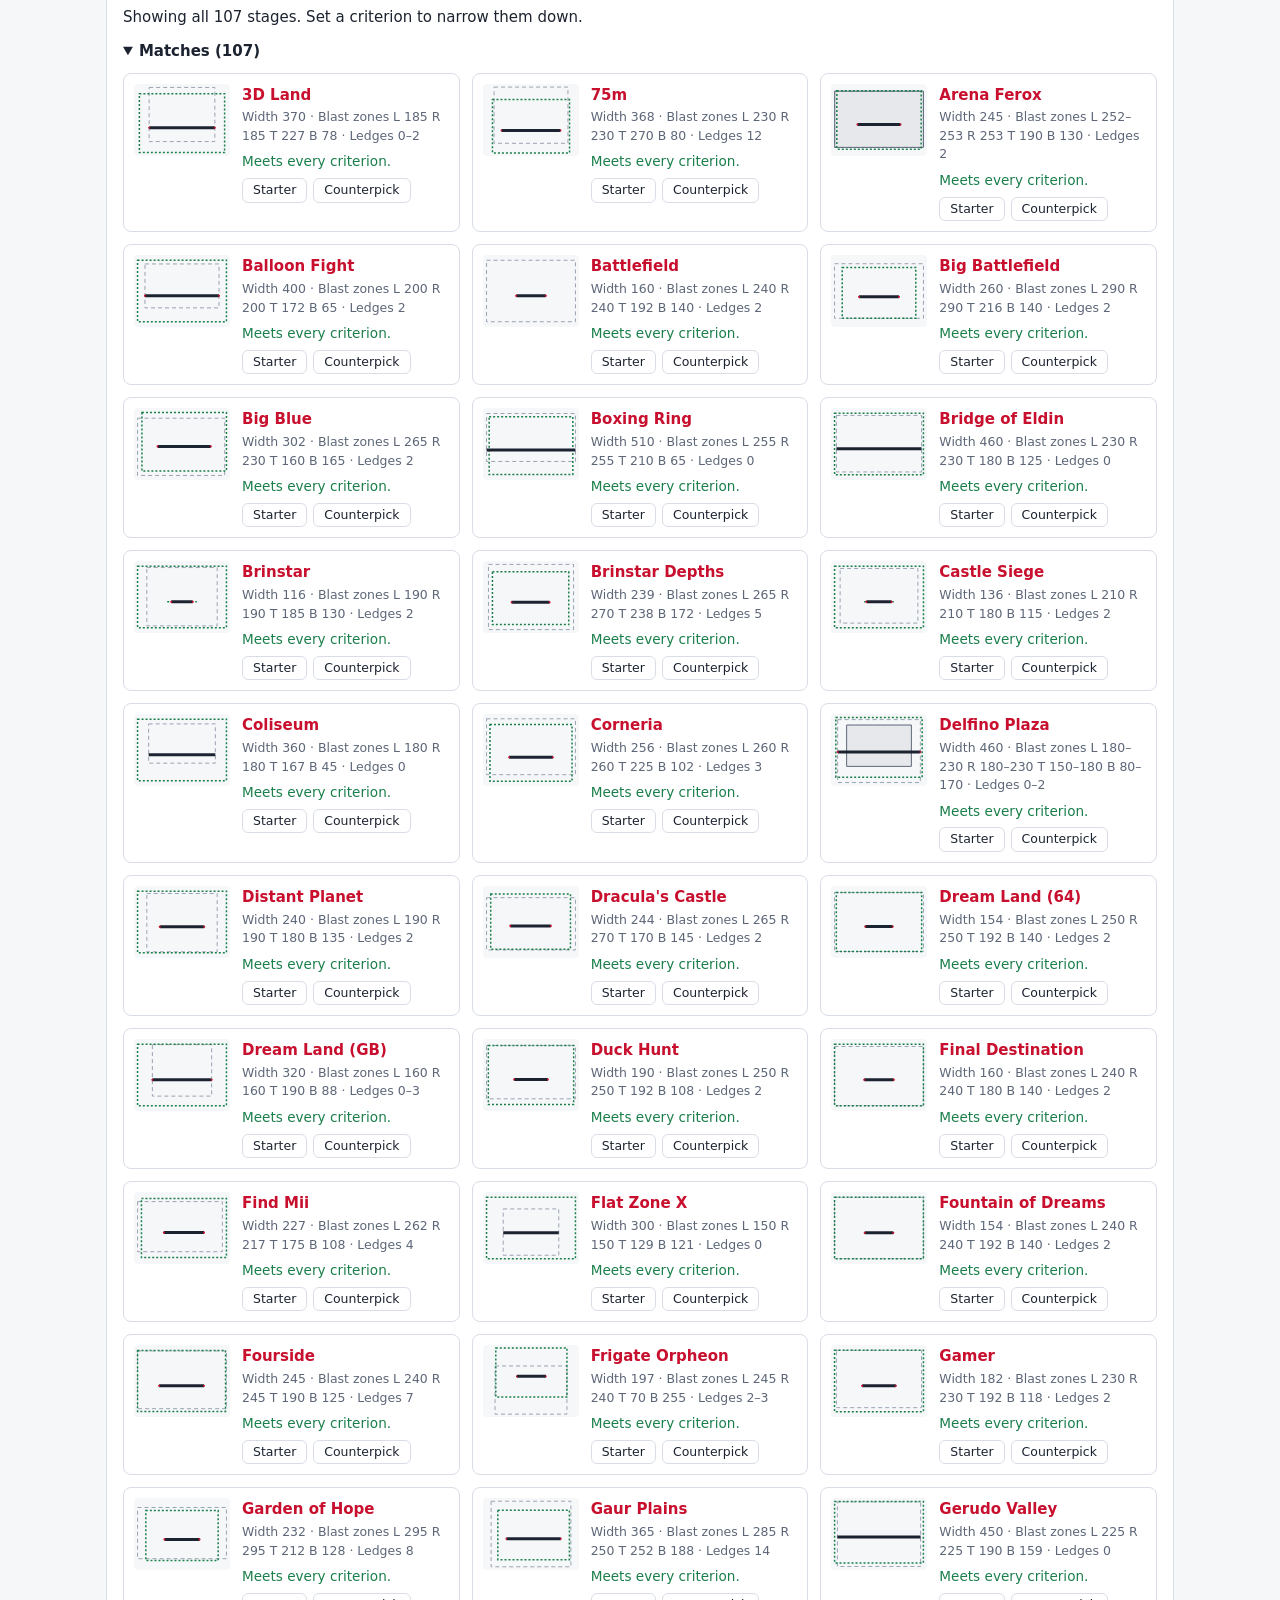
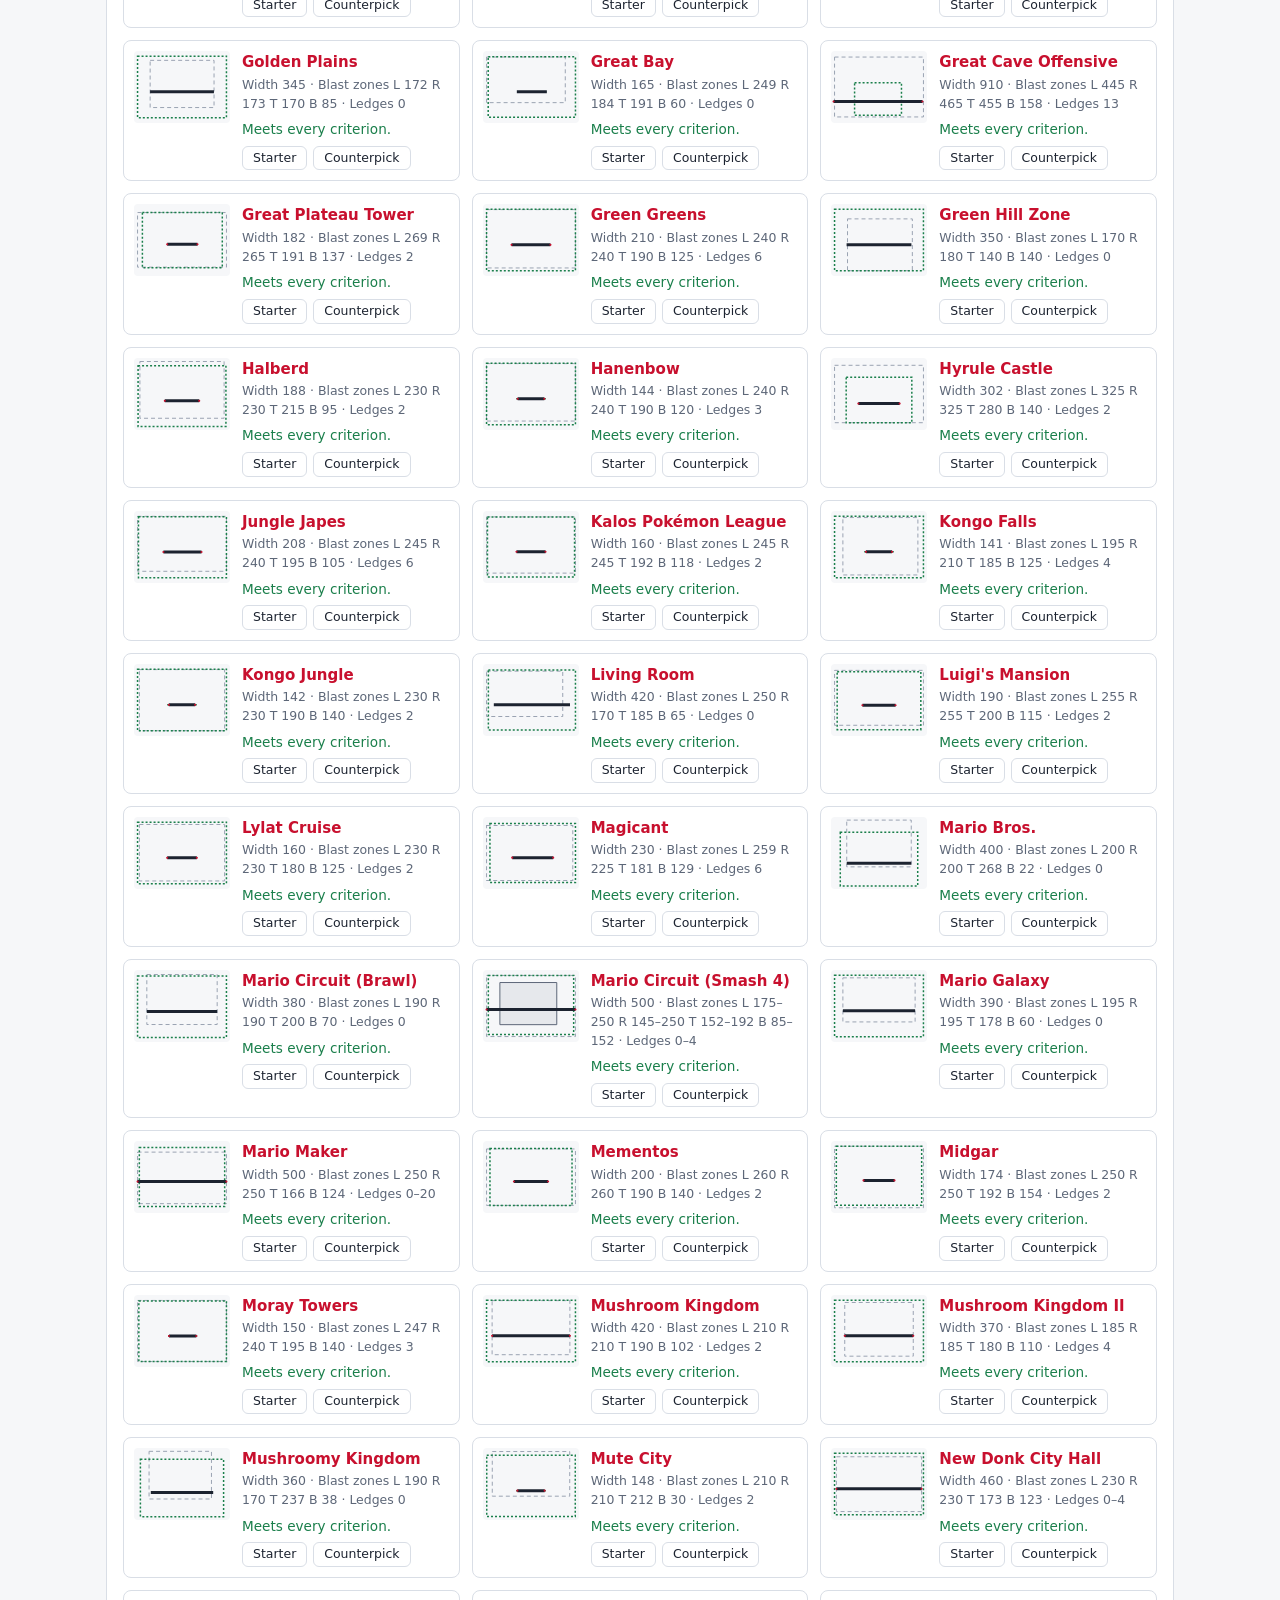
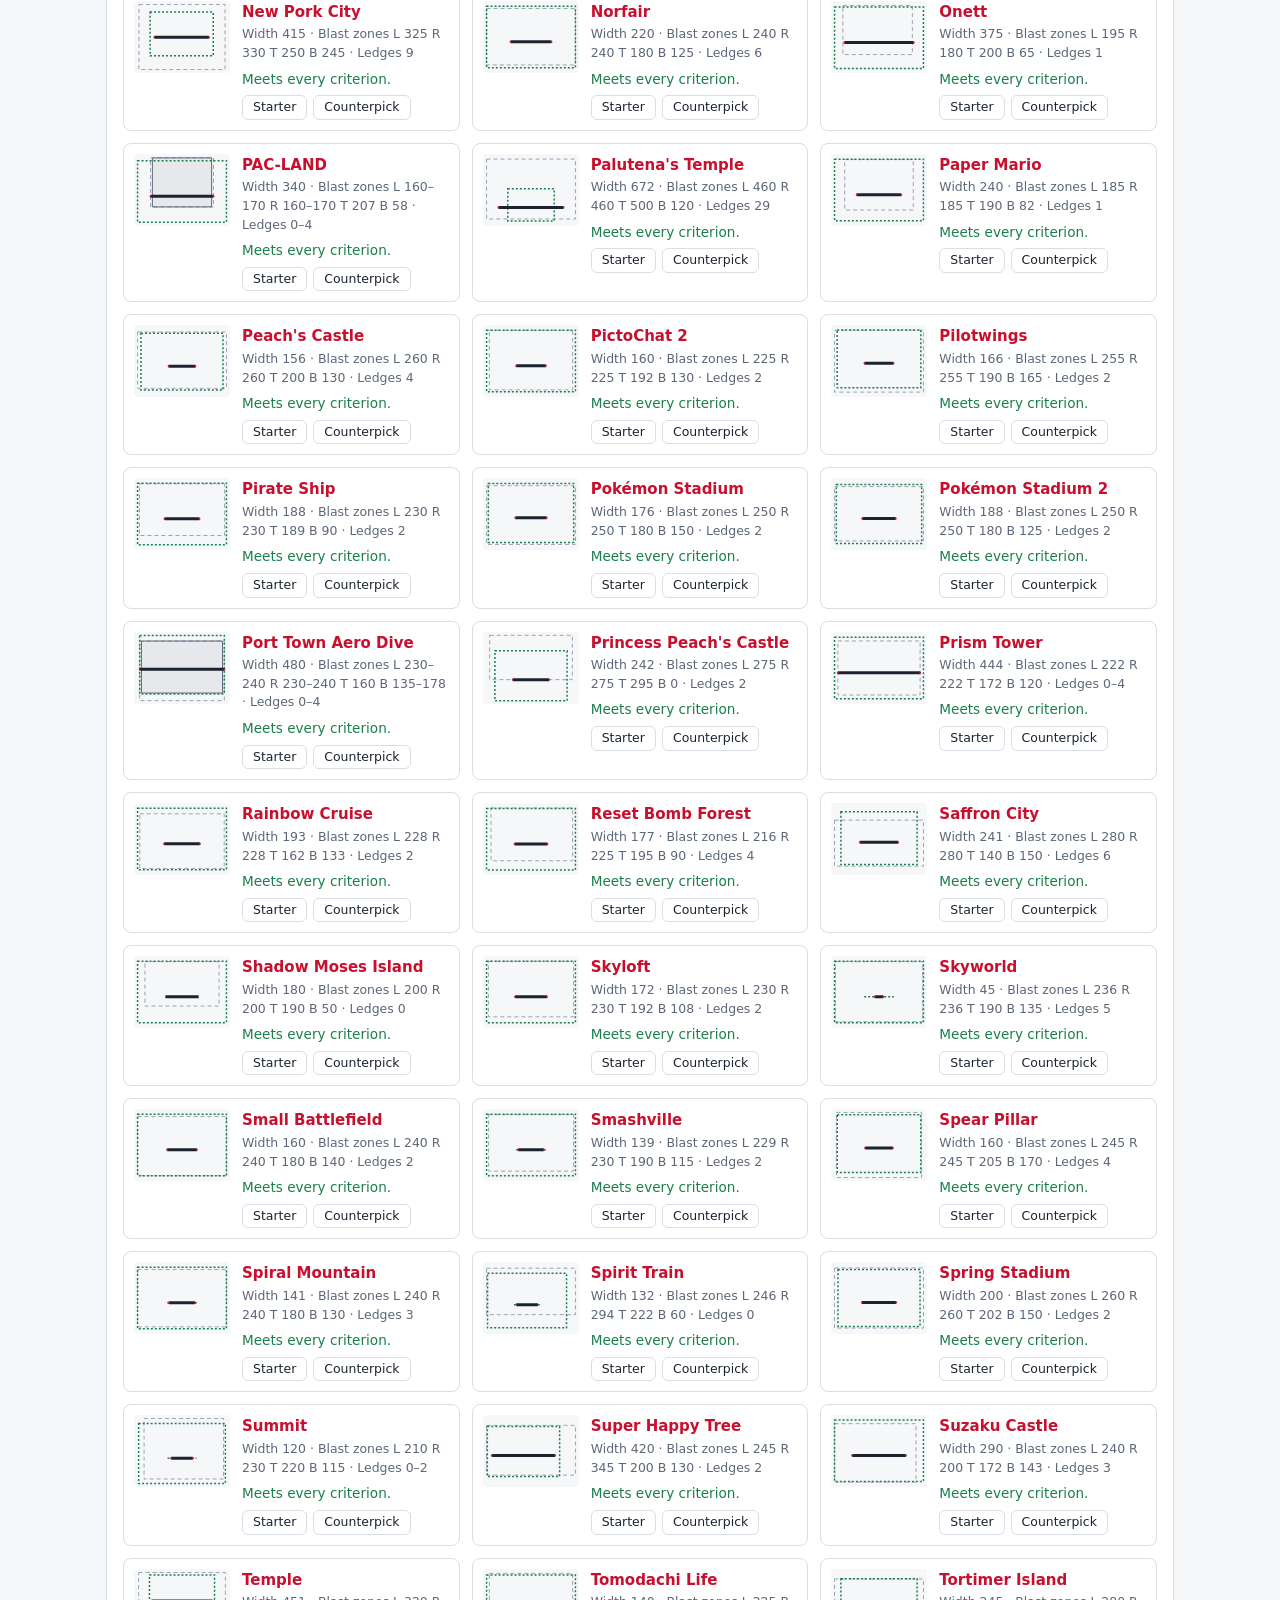
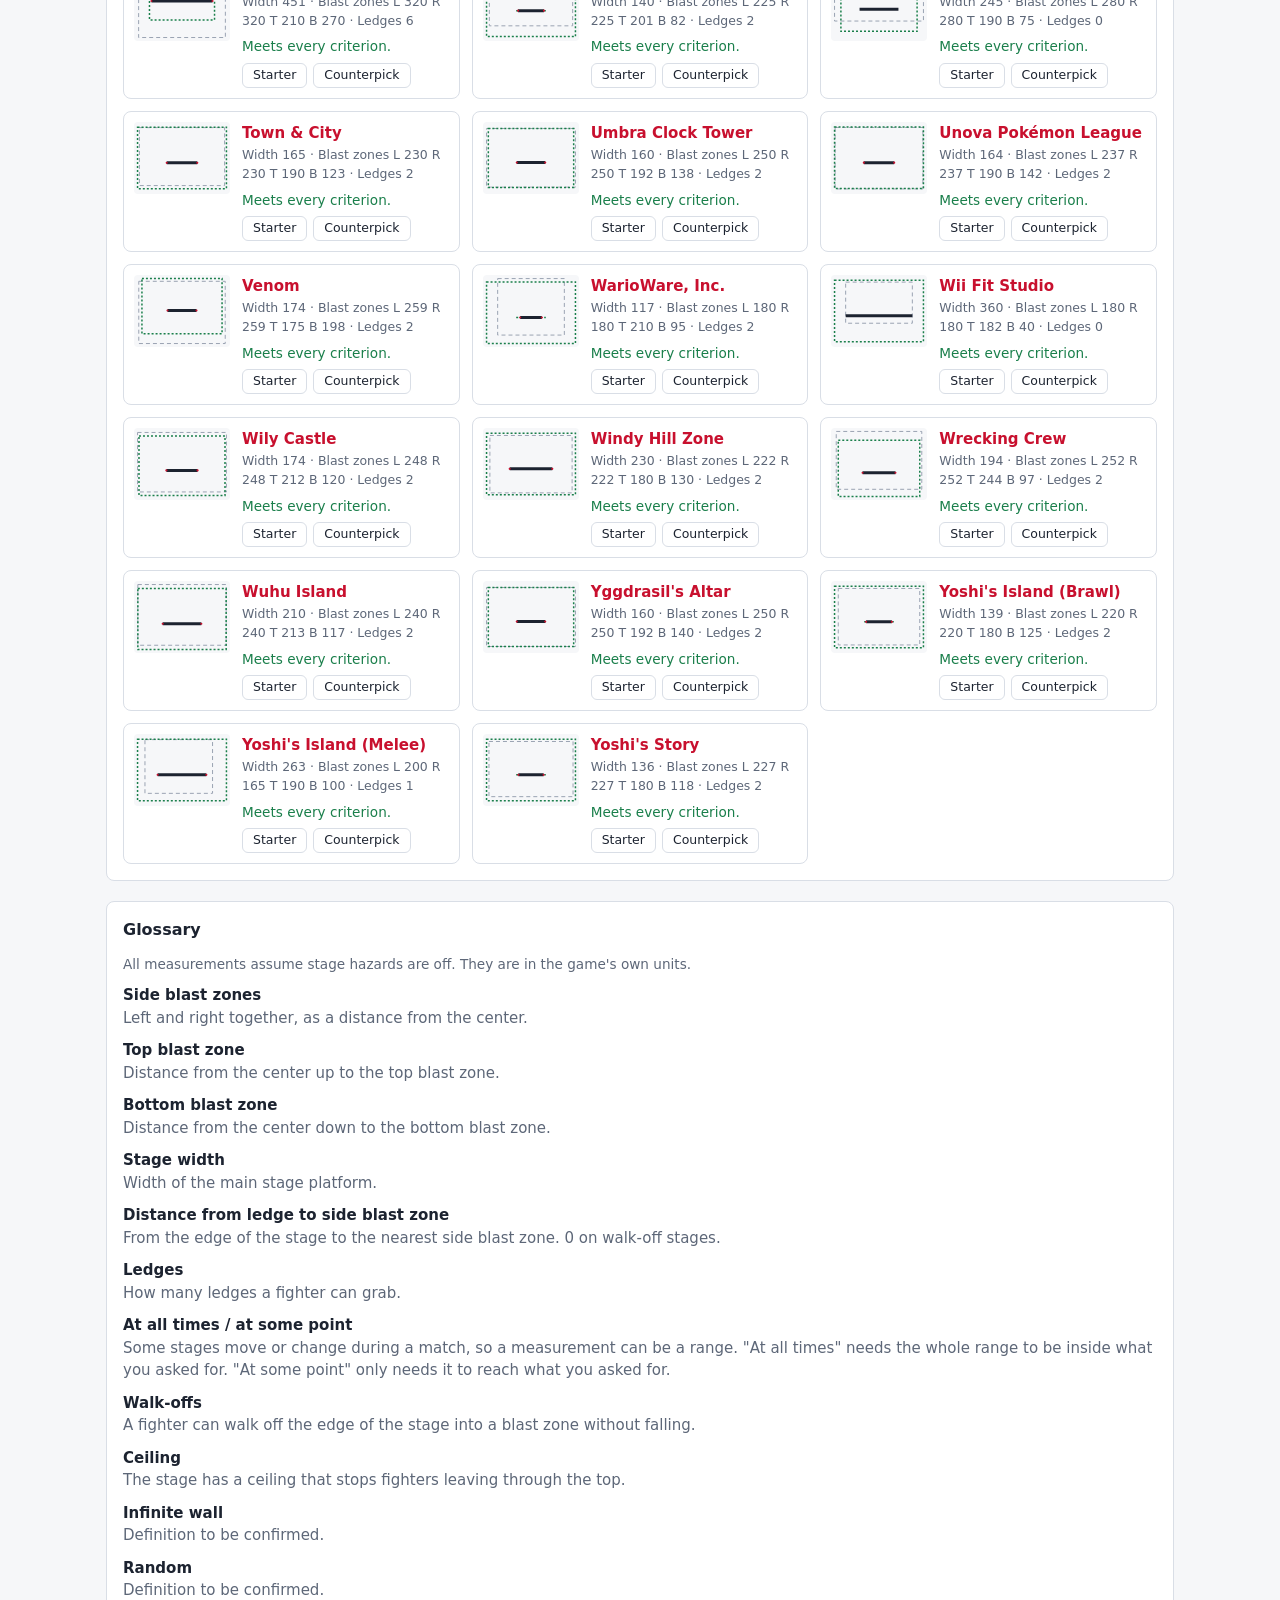
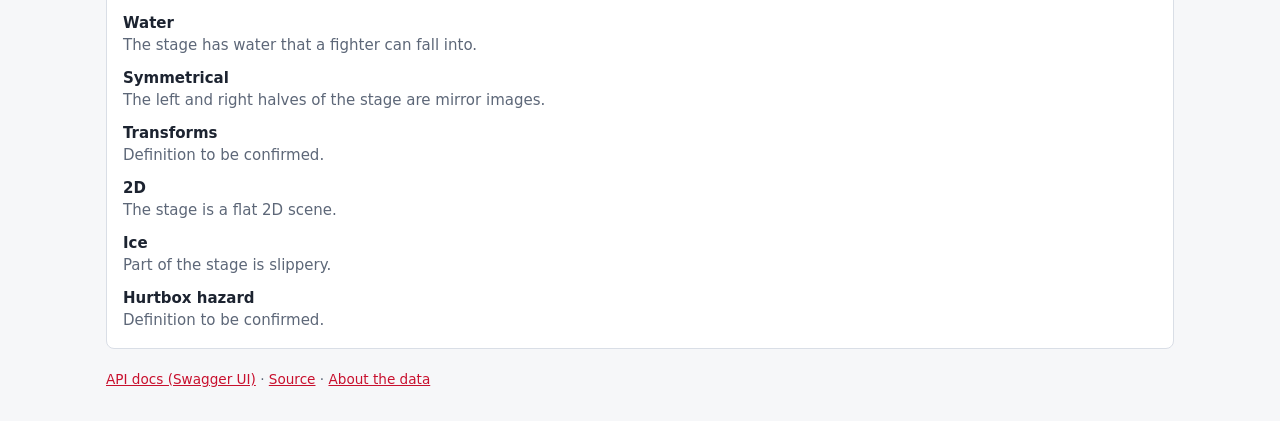
==== commit 82a7fe54: "Merge pull request #17 from Winktoblink/feat/strike-sim Add a striking simulator" ====
--- a/src/main/resources/static/index.html
+++ b/src/main/resources/static/index.html
@@ -71,6 +71,8 @@
         <label class="toggle"><input type="checkbox" id="set-gentleman"> Gentleman's Rule</label>
       </div>
       <ul id="builder-messages" class="messages"></ul>
+      <p><a id="open-sim" class="button" href="strike.html">Open the striking simulator</a>
+        <span class="hint">Practise a set with these lists: game 1 striking, bans and stage picks. Needs 3, 5 or 7 starters.</span></p>
       <div id="preset-tools" hidden>
         <div class="actions">
           <label>Load a stage list <select id="list-preset"></select></label>
--- a/src/main/resources/static/css/app.css
+++ b/src/main/resources/static/css/app.css
@@ -107,3 +107,24 @@
 .stage .choose button[aria-pressed="true"] { background: var(--accent); color: var(--accent-text); border-color: var(--accent); }
 .diff-list { margin: 0 0 8px; padding-left: 18px; font-size: 0.9rem; }
 .diff-list .why { color: var(--muted); font-size: 0.8rem; }
+
+/* striking simulator: large tap targets, one action per screen */
+.strike-page main { max-width: 720px; }
+.strike-page h2 { font-size: 1.25rem; }
+.back { margin: 0 0 8px; }
+.button { display: inline-block; padding: 10px 16px; border: 1px solid var(--border); border-radius: 6px; text-decoration: none; background: var(--panel); }
+button.big { width: 100%; min-height: 56px; font-size: 1.05rem; margin-top: 12px; }
+.stage-grid { list-style: none; margin: 0; padding: 0; display: grid; grid-template-columns: repeat(auto-fill, minmax(140px, 1fr)); gap: 10px; }
+.stage-button { width: 100%; min-height: 96px; display: flex; flex-direction: column; align-items: center; gap: 6px; padding: 8px; text-align: center; }
+.stage-button:disabled { opacity: 0.45; cursor: not-allowed; }
+.stage-button .sb-picture .diagram { width: 100px; height: 64px; }
+.stage-button .sb-name { font-weight: 600; }
+.stage-button .sb-reason { font-size: 0.78rem; color: var(--bad); }
+.big-picture .diagram { width: 100%; height: auto; max-height: 260px; }
+.win-buttons { display: grid; grid-template-columns: 1fr 1fr; gap: 10px; }
+.setup-field { display: grid; gap: 8px; margin-bottom: 8px; }
+.setup-field input { width: 100%; padding: 10px; border: 1px solid var(--border); border-radius: 6px; background: var(--bg); }
+.choice { display: flex; align-items: center; gap: 8px; min-height: 44px; }
+.choice input { width: auto; }
+.games { padding-left: 22px; }
+#log { padding-left: 22px; font-size: 0.9rem; }
